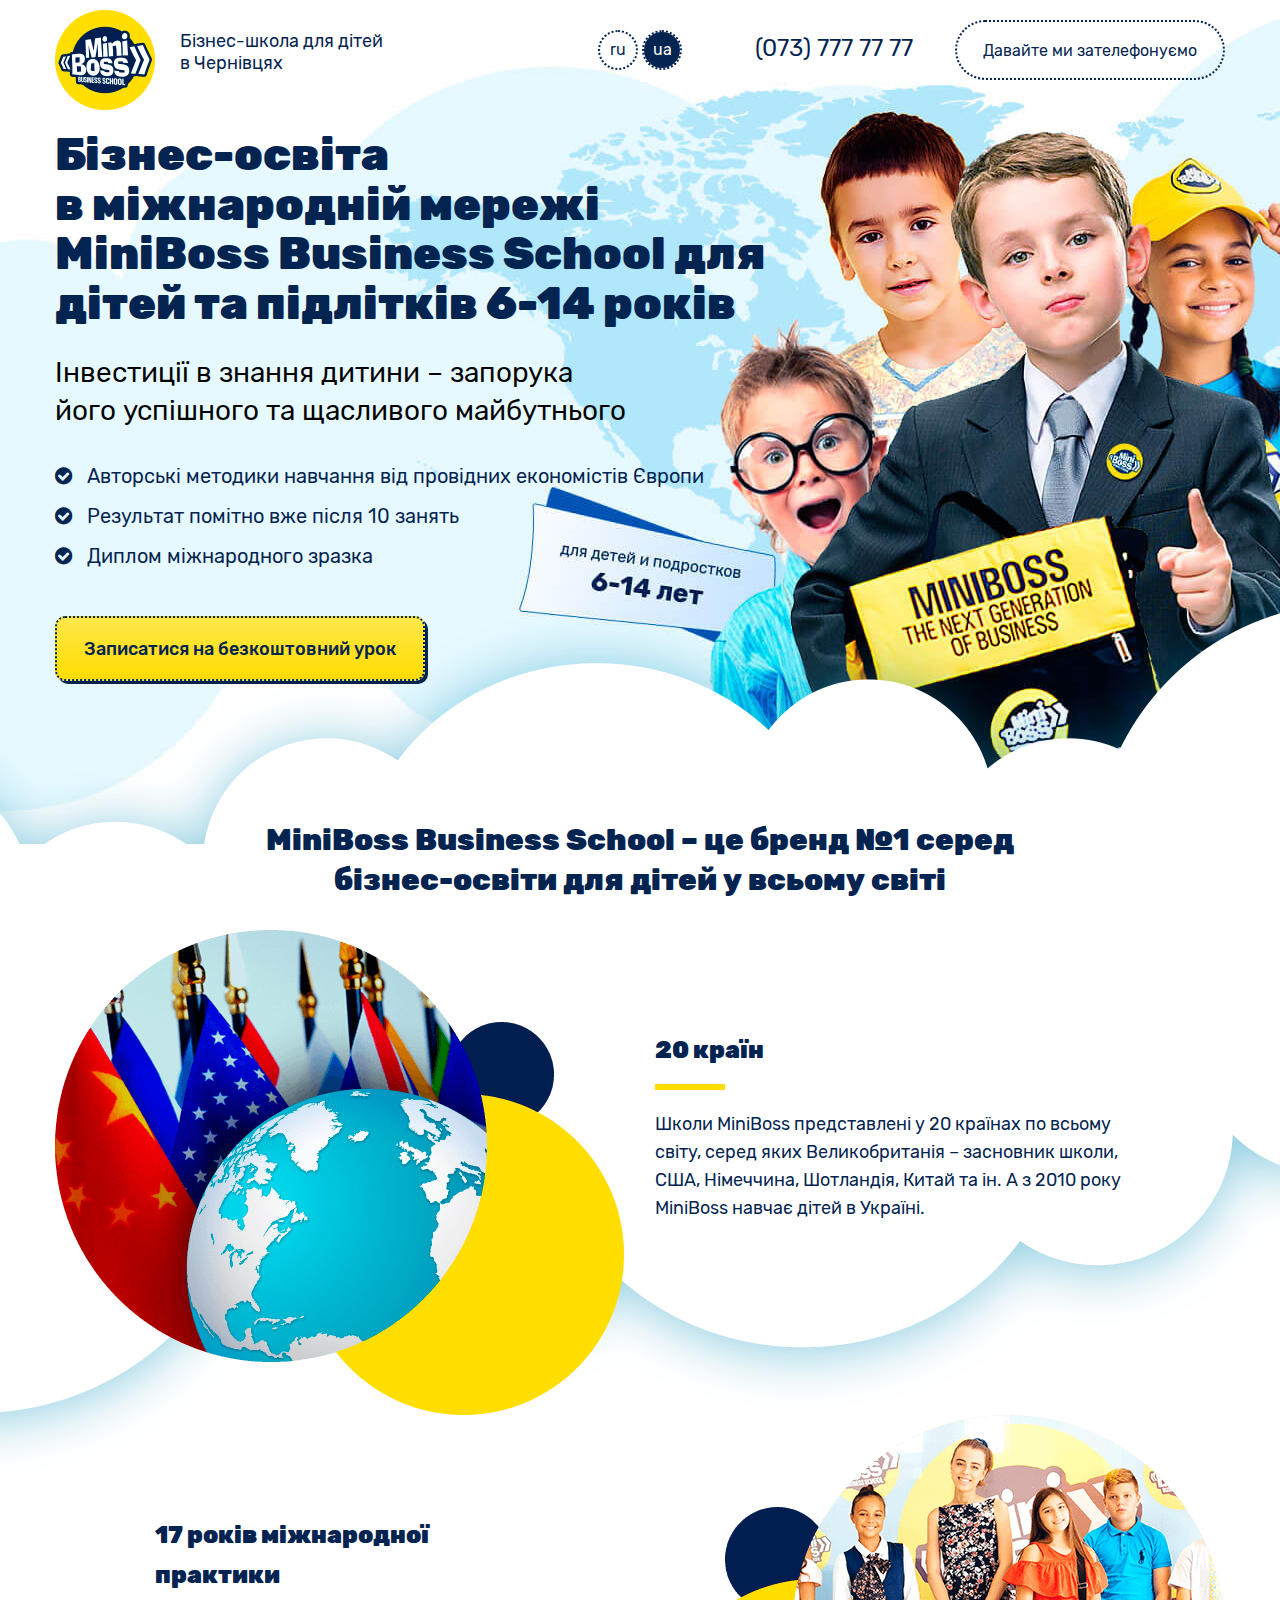
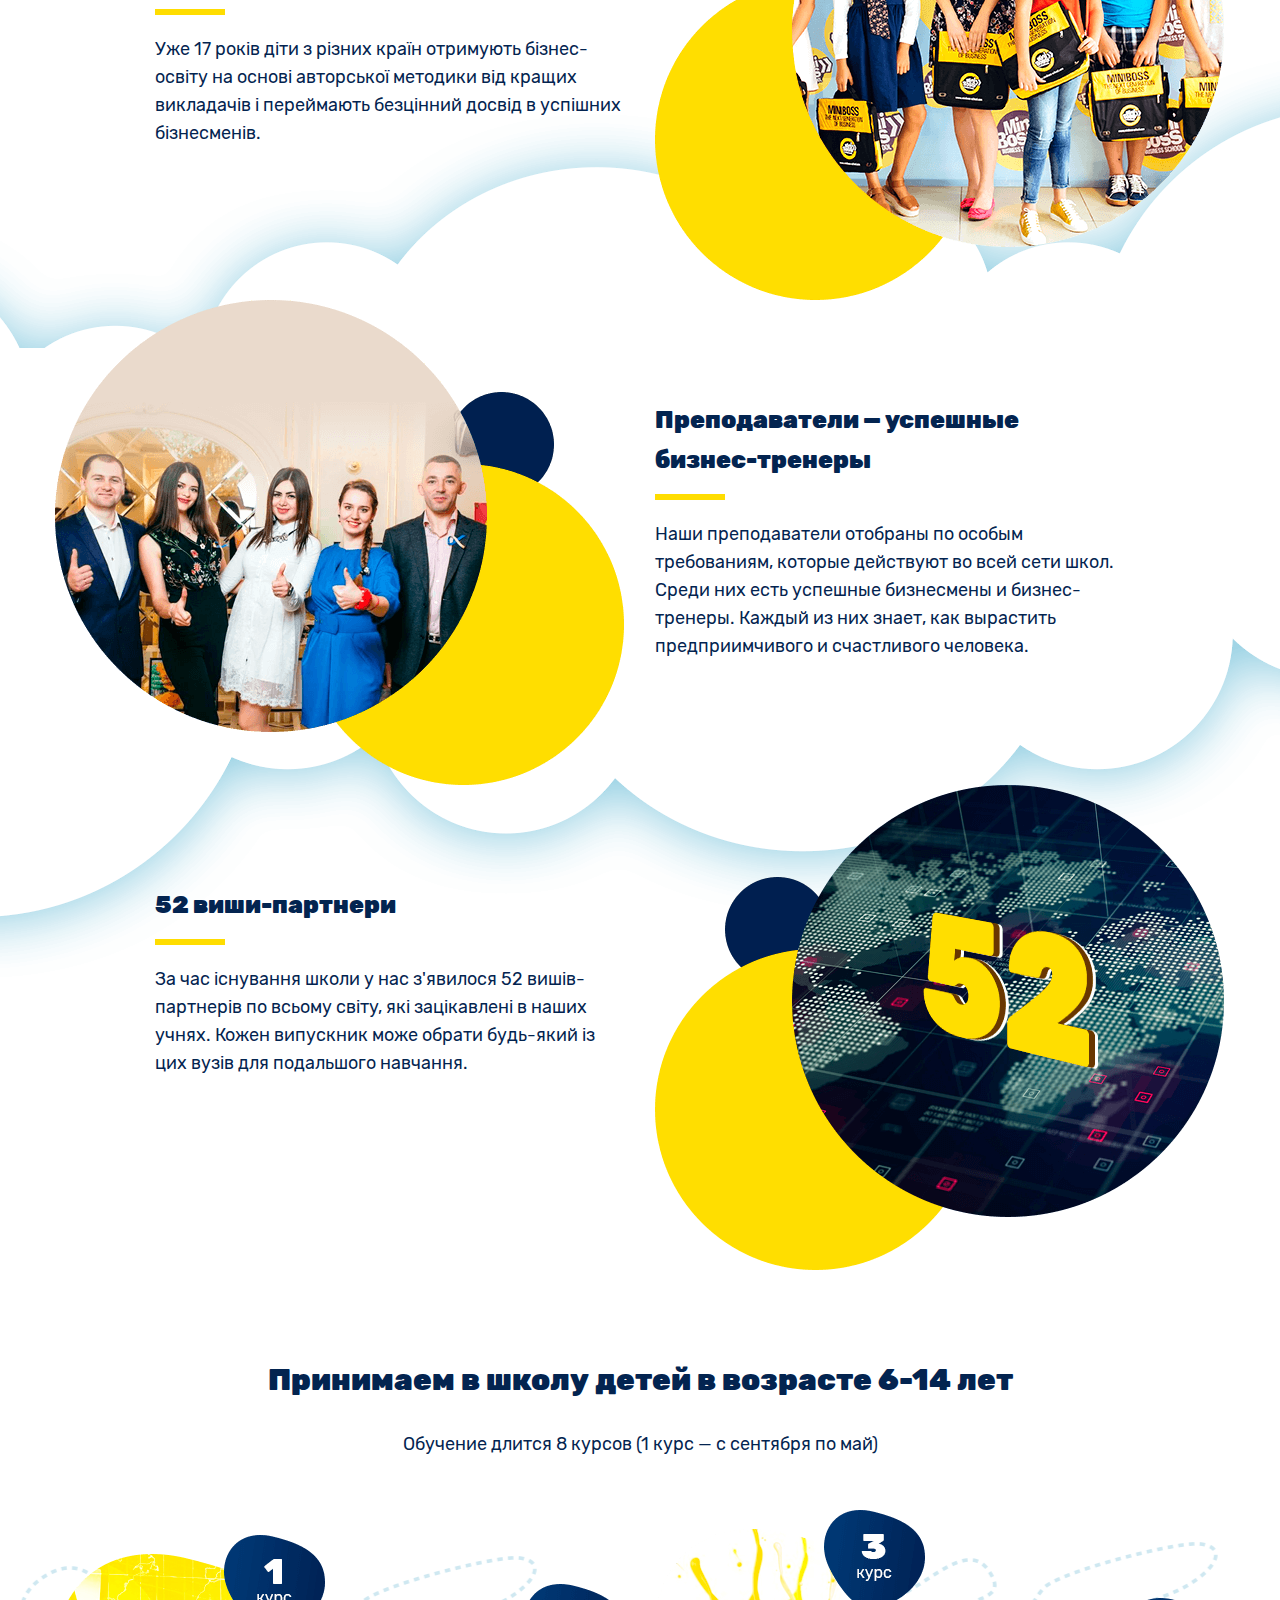
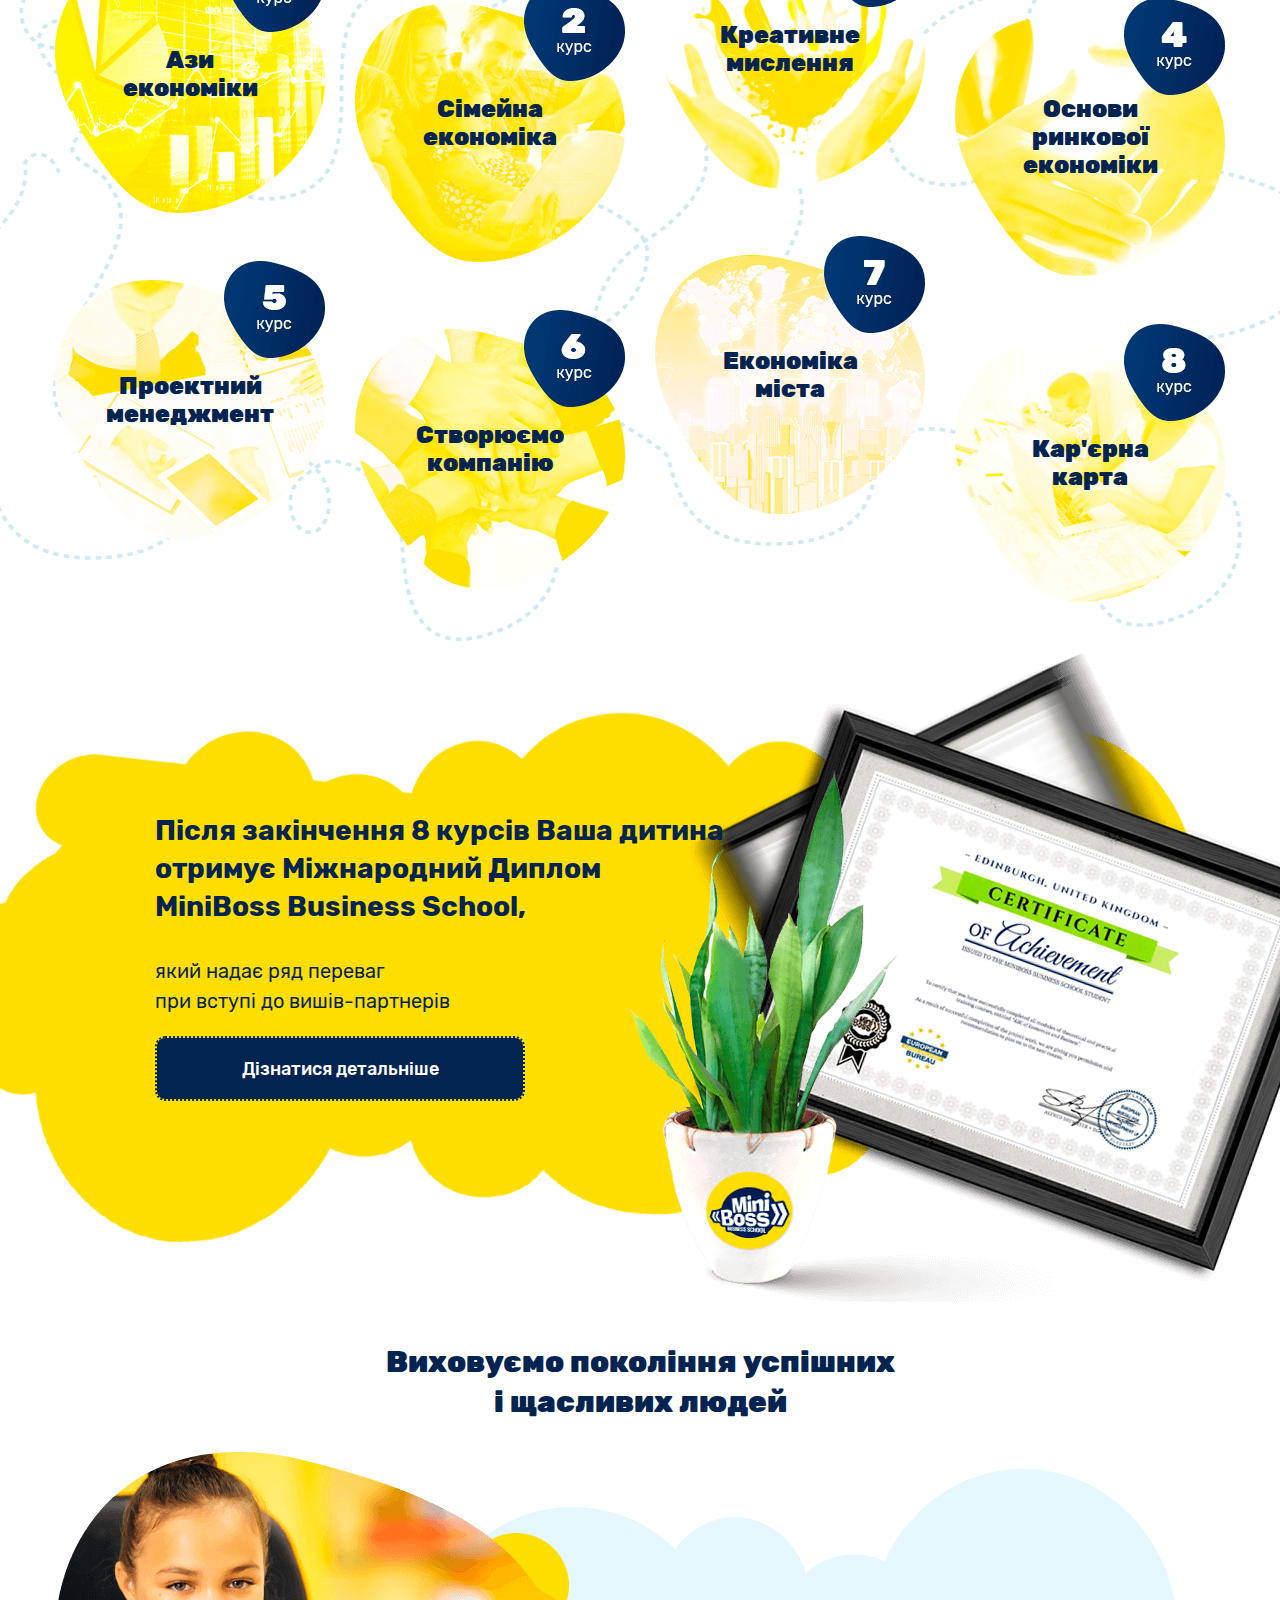
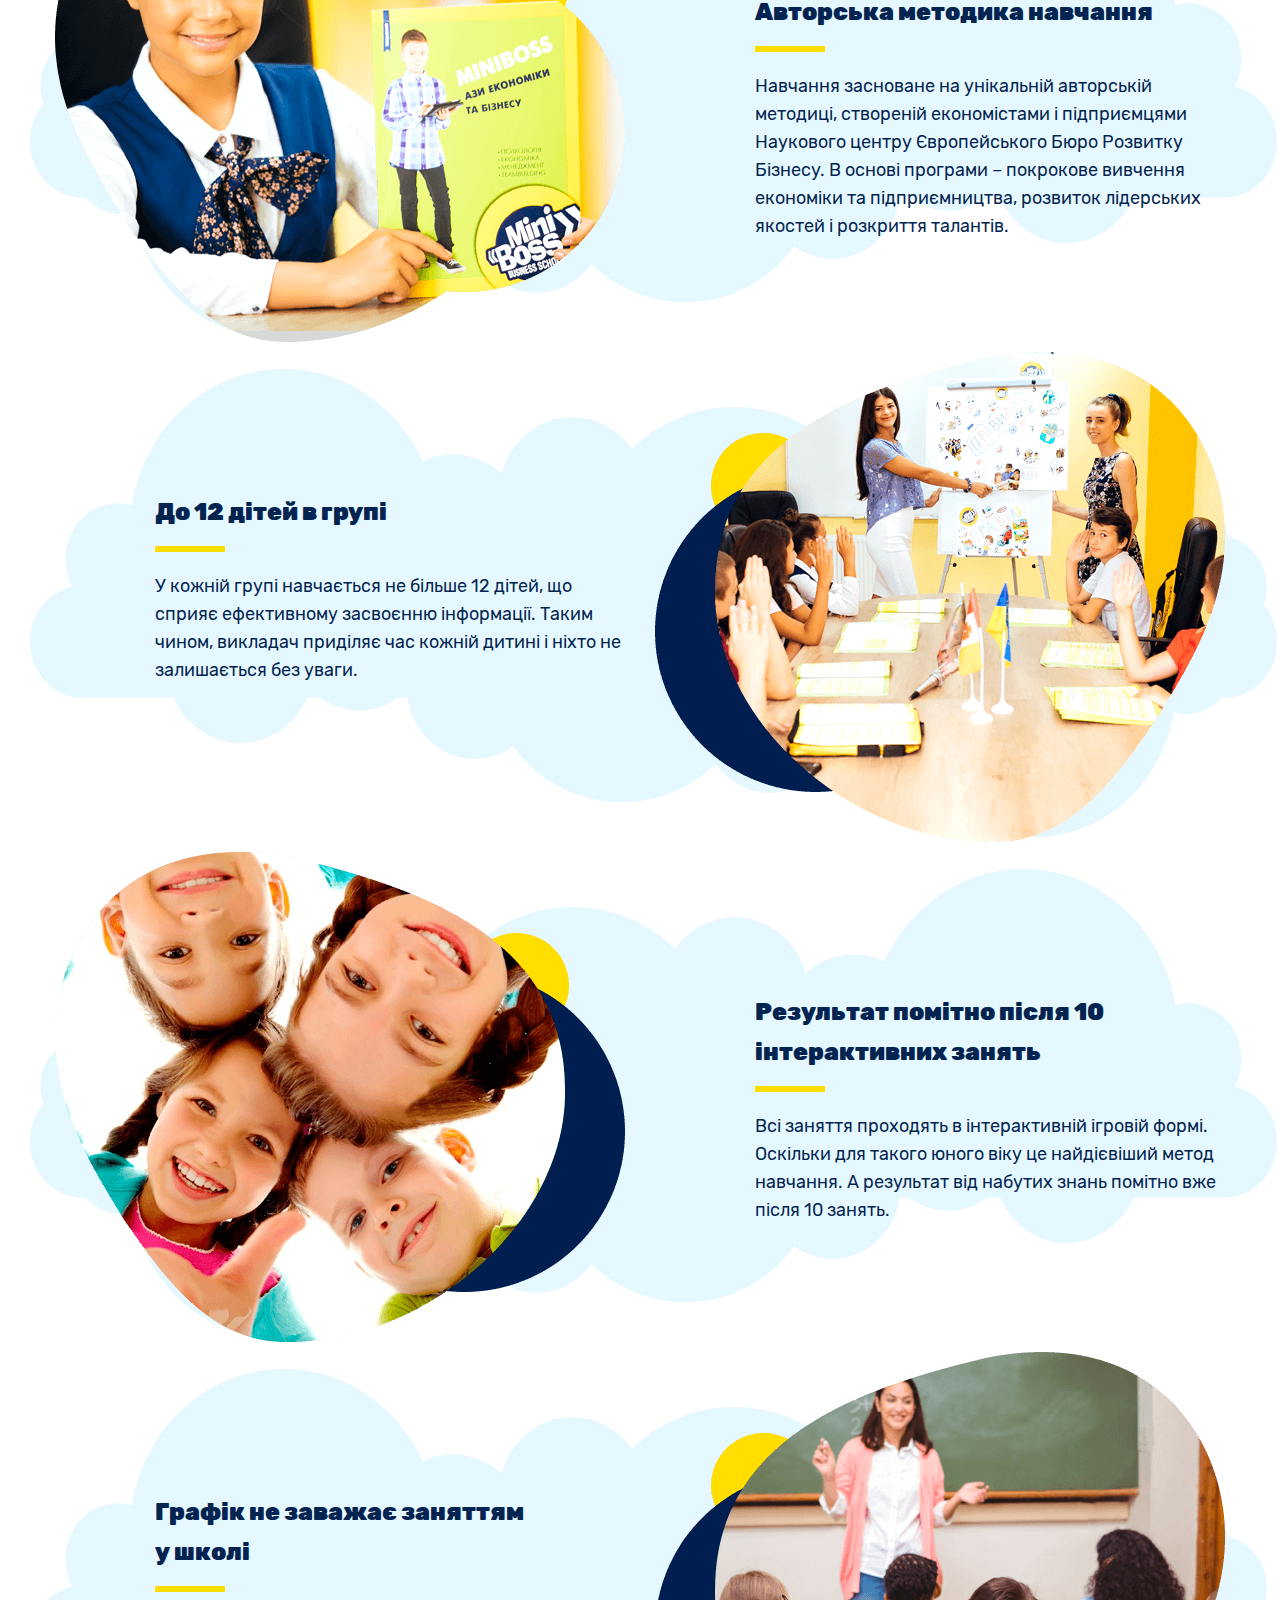
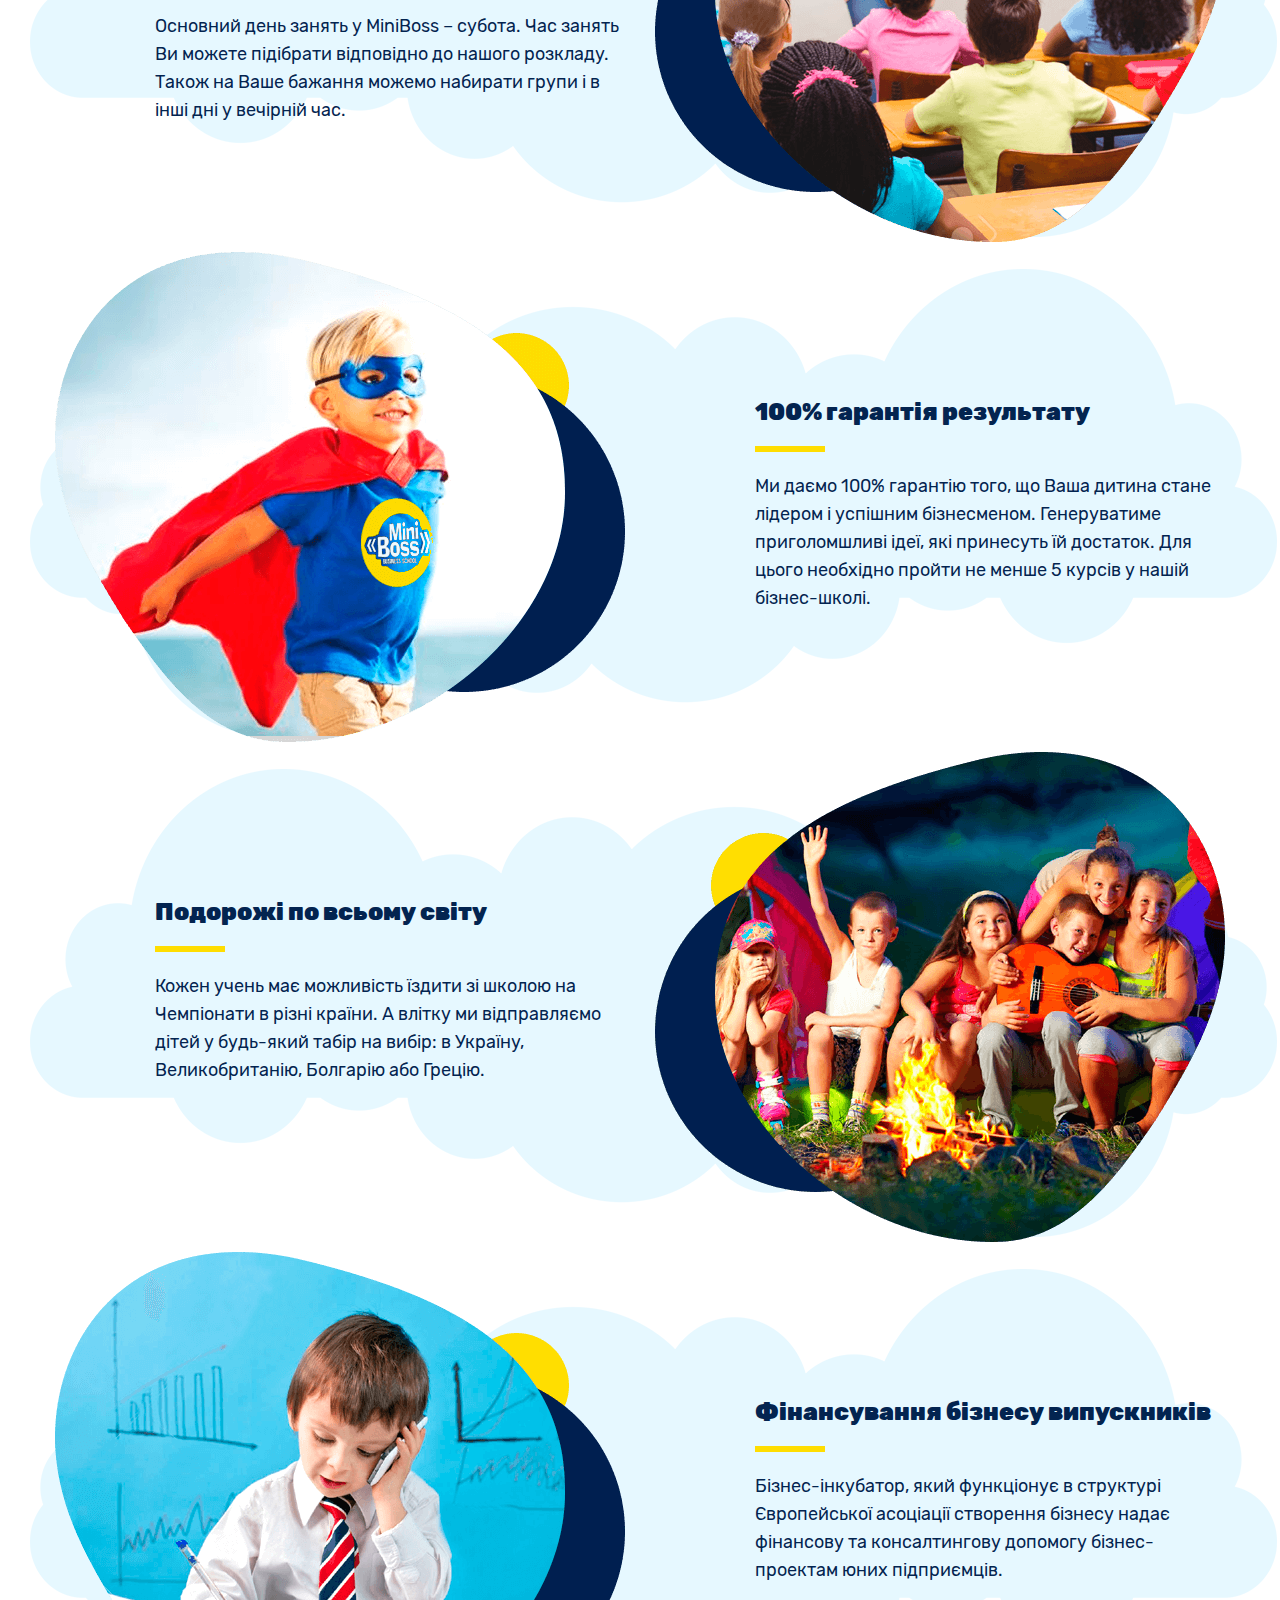
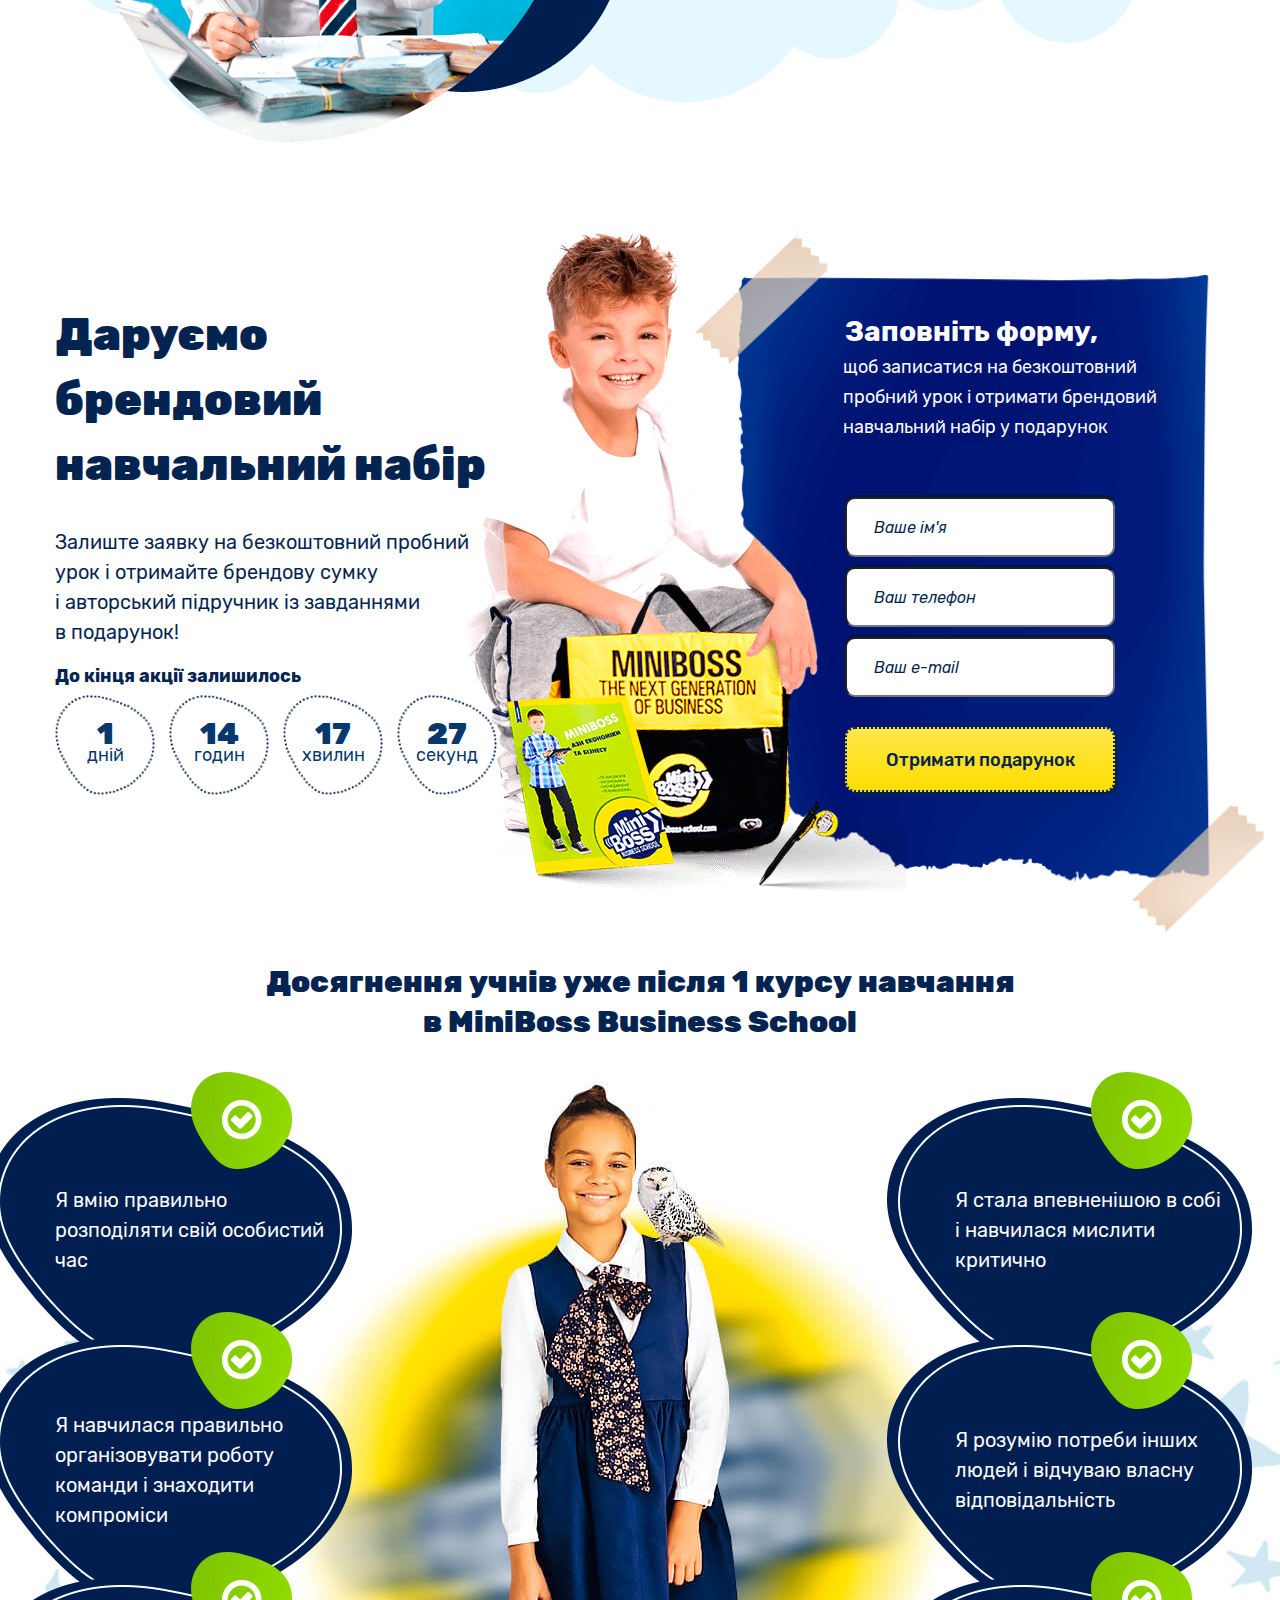
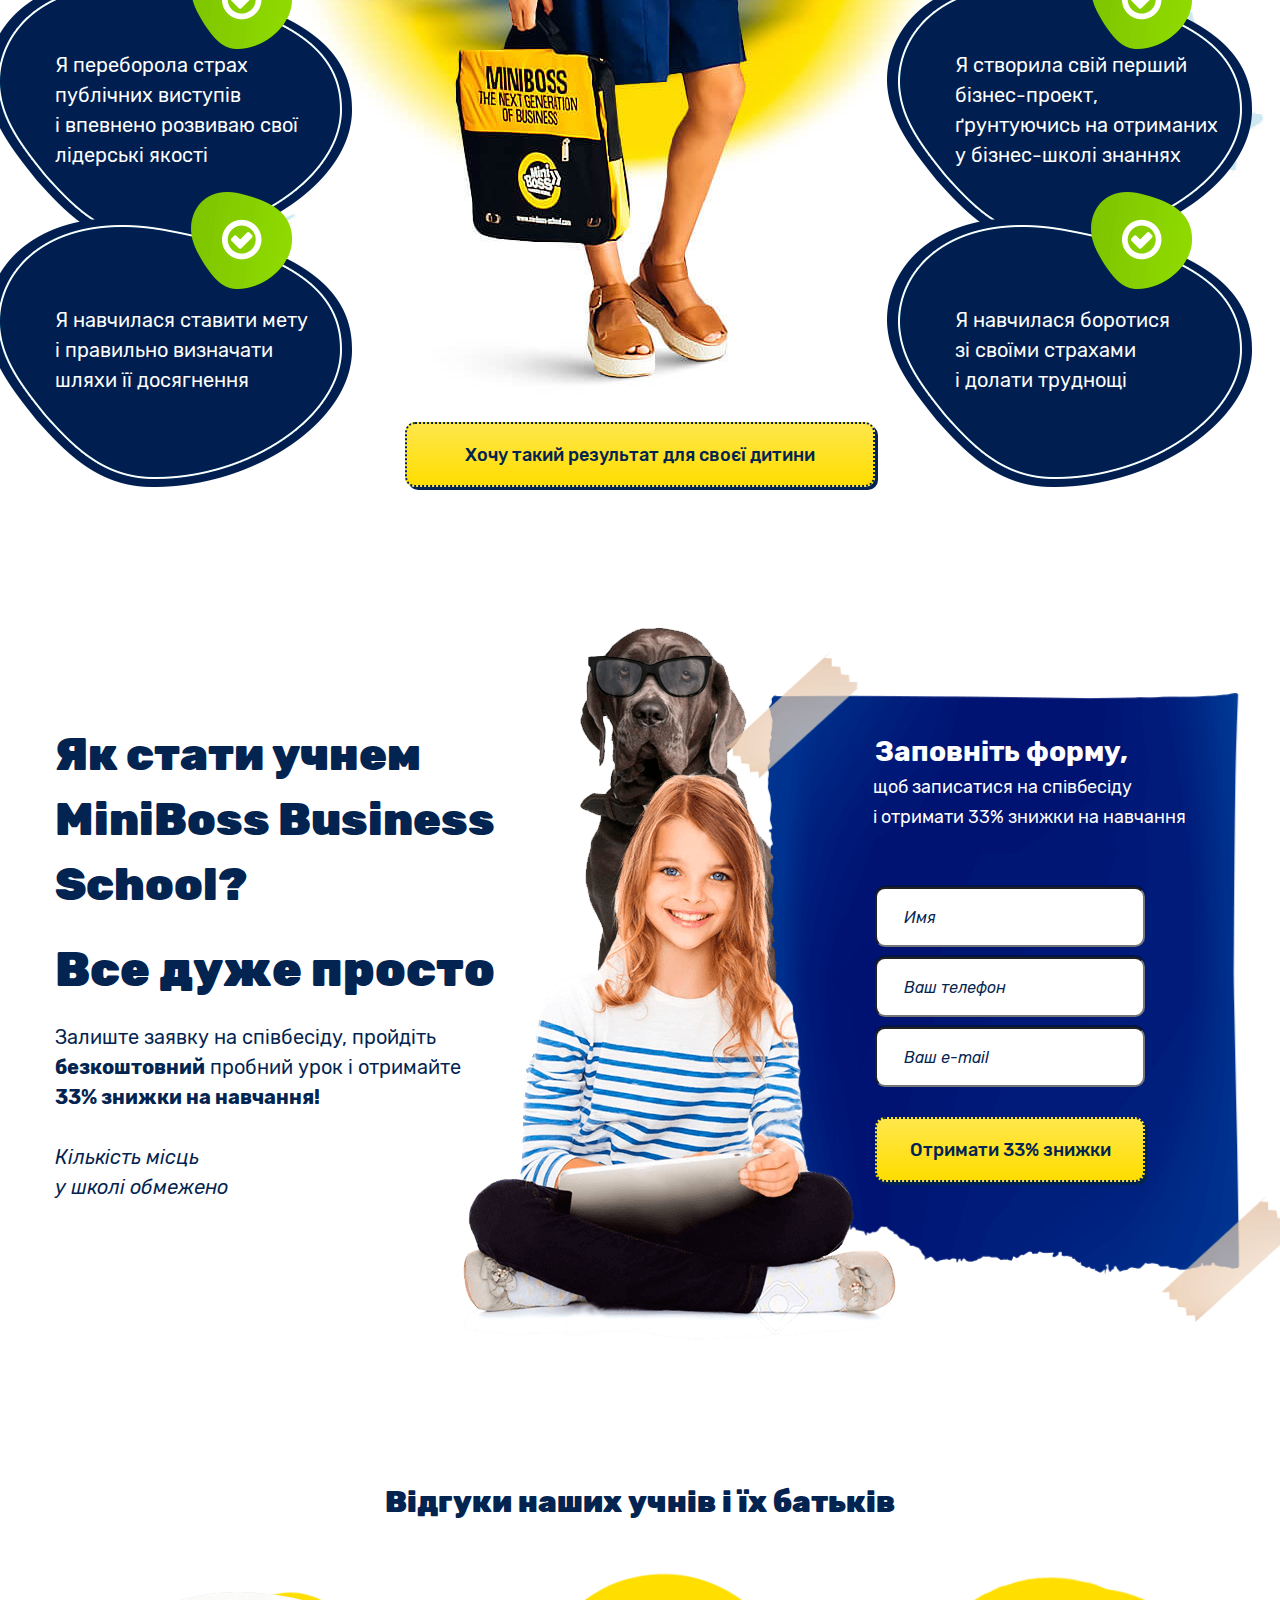
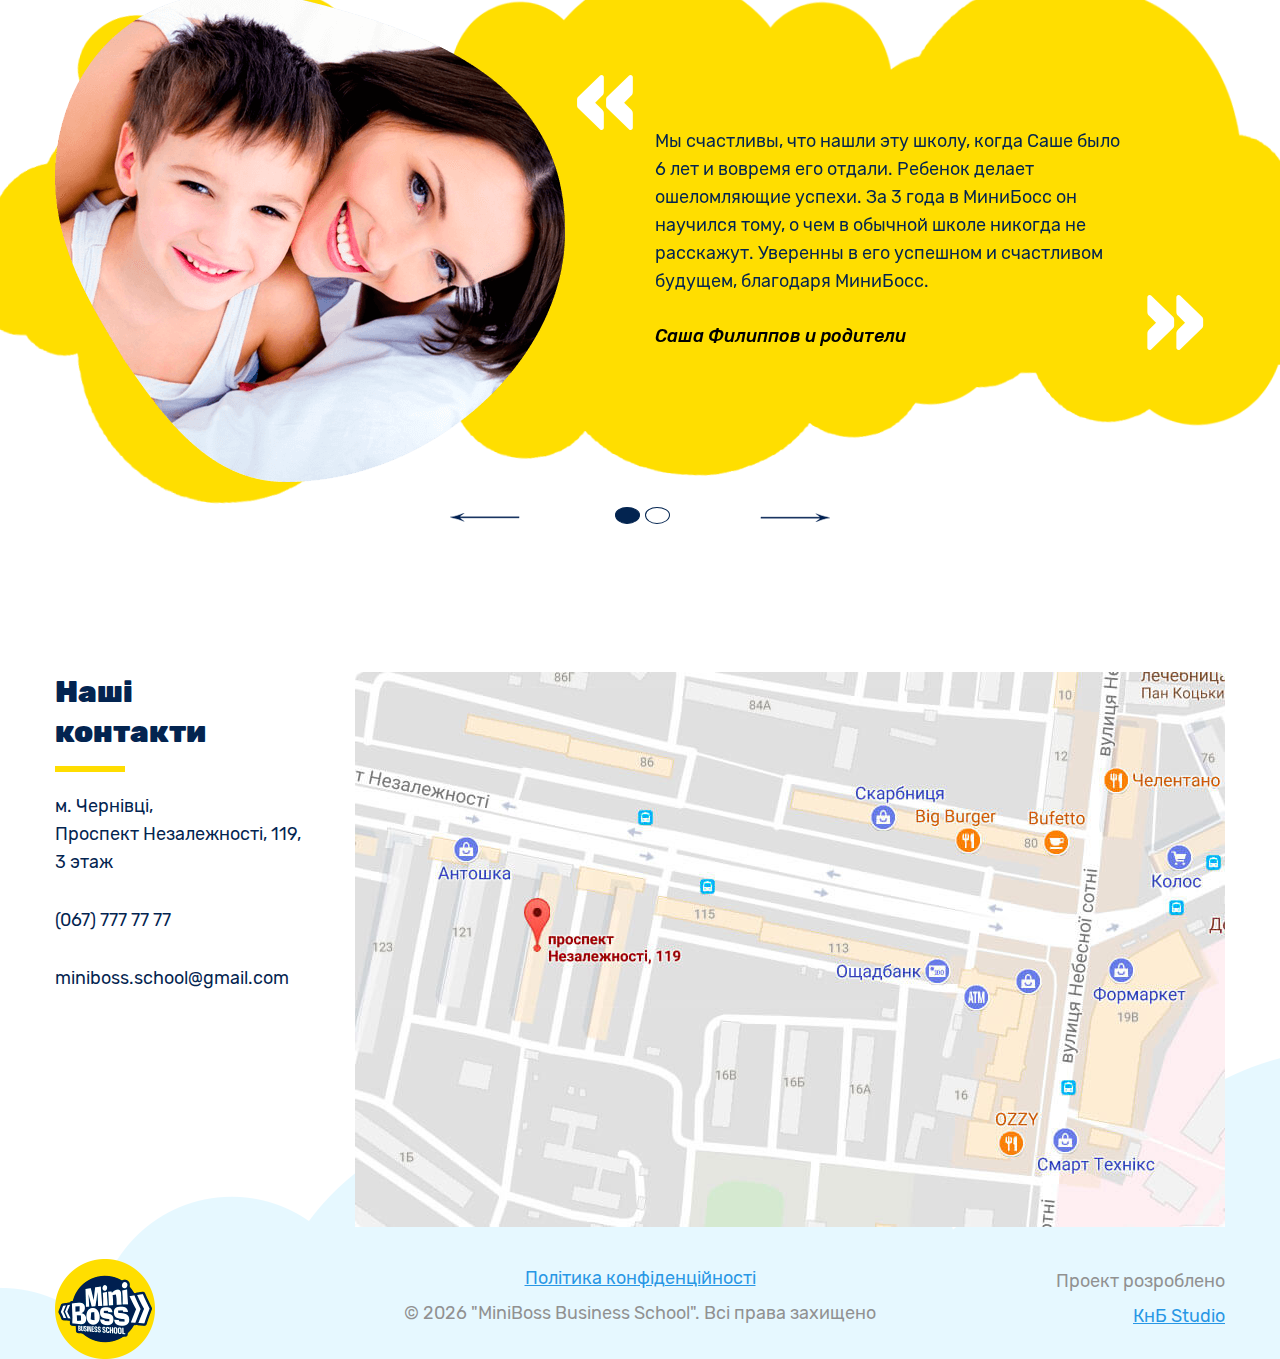
==== ua.html @ 7fb2fcdd "first" ====
<!DOCTYPE html>
<html class="ua" lang="ua">
<head>
	<meta charset="utf-8" />
	<title>MiniBoss Business School - Бізнес-школа для дітей в Чернівцях</title>
	<meta http-equiv="X-UA-Compatible" content="IE=edge" />
	<meta class="viewport" name="viewport" content="width=device-width, initial-scale=1, maximum-scale=1" />
	<link rel="stylesheet" href="libs/bootstrap/css/bootstrap.min.css">
	<link rel="icon" type="image/ico" href="fav.ico" />
	<link rel="stylesheet" href="css/main.css" />
	<link rel="stylesheet" href="css/media.css" />
	<link rel="stylesheet" href="css/fonts.css" />
	<link rel="stylesheet" href="libs/animate/animate.min.css" />
	<link rel="stylesheet" href="libs/magnific-popup/magnific-popup.css" />
	<link rel="stylesheet" href="libs/slick/slick.css" />
	<link rel="stylesheet" href="libs/slick/slick-theme.css" />
</head>
<body>

	<!--BEGIN Header-->
	<header>
		<div class="container">
			<div class="row top_head">
				<div class="col-md-1 logo">
					<img src="img/logo.png" alt="">
				</div>
				<div class="col-md-3 desc">
					Бізнес-школа для дітей <br>в Чернівцях
				</div>
				<div class="col-md-2 col-md-offset-1 lang">
					<ul>
						<li><a href="index.html">ru</a></li>
						<li class="active">ua</li>
					</ul>
				</div>
				<div class="col-md-2 top_phone">
					<a href="tel:+380737777777">(073) 777 77 77</a>
				</div>
				<div class="col-md-3 top_btn">
					<a href="#topFormWrapper" class="popup"><button>Давайте ми зателефонуємо</button></a>
				</div>
			</div>
			<div class="row main_head">
				<div class="col-md-8">
					<h1>Бізнес-освіта <br>в міжнародній мережі <br>MiniBoss Business School для дітей та підлітків 6-14 років</h1>
					<h2>Інвестиції в знання дитини – запорука <br>його успішного та щасливого майбутнього</h2>
					<ul class="trigger">
						<li><span></span> Авторські методики навчання від провідних економістів Європи</li>
						<li><span></span> Результат помітно вже після 10 занять</li>
						<li><span></span> Диплом міжнародного зразка</li>
					</ul>
					<a href="#mainFormWrapper" class="popup"><button class="btn_yellow">
						Записатися на безкоштовний урок
					</button></a>
				</div>
			</div>
		</div>
	</header>
	<!-- END Header-->
	<section class="about">
		<div class="container">
			<h3>MiniBoss Business School – це бренд №1 серед <br>бізнес-освіти для дітей у всьому світі</h3>
			<div class="row">
				<div class="col-sm-6">
					<img src="img/about_1.png" alt="">
				</div>
				<div class="col-sm-5">
					<h4>20 країн</h4>
					<p>Школи MiniBoss представлені у 20 країнах по всьому світу, серед яких Великобританія – засновник школи, США, Німеччина, Шотландія, Китай та ін. А з 2010 року MiniBoss навчає дітей в Україні.</p>
				</div>
			</div>
			<div class="row">
				<div class="col-sm-5 col-sm-offset-1">
					<h4>17 років міжнародної <br>практики</h4>
					<p>Уже 17 років діти з різних країн отримують бізнес-освіту на основі авторської методики від кращих викладачів і переймають безцінний досвід в успішних бізнесменів.</p>
				</div>
				<div class="col-sm-6">
					<img src="img/about_2.png" alt="">
				</div>
			</div>
			<div class="row">
				<div class="col-sm-6">
					<img src="img/about_3.png" alt="">
				</div>
				<div class="col-sm-5">
					<h4>Преподаватели — успешные <br>бизнес-тренеры</h4>
					<p>Наши преподаватели отобраны по особым <br>требованиям, которые действуют во всей сети школ. <br>Среди них есть успешные бизнесмены и бизнес- <br>тренеры. Каждый из них знает, как вырастить <br>предприимчивого и счастливого человека.</p>
				</div>
			</div>
			<div class="row">
				<div class="col-sm-5 col-sm-offset-1">
					<h4>52 виши-партнери</h4>
					<p>За час існування школи у нас з&#39;явилося 52 вишів-партнерів по всьому світу, які зацікавлені в наших учнях. Кожен випускник може обрати будь-який із цих вузів для подальшого навчання.</p>
				</div>
				<div class="col-sm-6">
					<img src="img/about_4.png" alt="">
				</div>
			</div>
		</div>
	</section>

	<section class="year">
		<div class="container">
			<h3>Принимаем в школу детей в возрасте 6-14 лет<br><span>Обучение длится 8 курсов (1 курс — с сентября по май)</span></h3>
			<div class="row">
				<div class="col-md-3">
					<div class="year_wrapper year1">
						Ази <br>економіки
					</div>
				</div>
				<div class="col-md-3">
					<div class="year_wrapper year2">
						Сімейна <br>економіка
					</div>
				</div>
				<div class="col-md-3">
					<div class="year_wrapper year3">
						Креативне <br>мислення
					</div>
				</div>
				<div class="col-md-3">
					<div class="year_wrapper year4">
						Основи <br>ринкової <br>економіки
					</div>
				</div>
			</div>
			<div class="row row_2 relative">
				<div class="col-md-3">
					<div class="year_wrapper year5">
						Проектний <br>менеджмент
					</div>
				</div>
				<div class="col-md-3">
					<div class="year_wrapper year6">
						Створюємо <br>компанію
					</div>
				</div>
				<div class="col-md-3">
					<div class="year_wrapper year7">
						Економіка <br>міста
					</div>
				</div>
				<div class="col-md-3">
					<div class="year_wrapper year8">
						Кар&#39;єрна <br>карта
					</div>
				</div>
			</div>
		</div>
	</section>




	<section class="dipl">
		<div class="container">
			<div class="row">
				<div class="col-md-6 col-md-offset-1">
					<h3>Після закінчення 8 курсів Ваша дитина отримує Міжнародний Диплом MiniBoss Business School,</h3>
					<p>який надає ряд переваг <br>при вступі до вишів-партнерів</p>
					<a href="#knowFormWrapper" class="popup"><button class="btn_blue">Дізнатися детальніше</button></a>
				</div>
			</div>
			
		</div>
	</section>

	<section class="educate">
		<div class="container">
			<h3>Виховуємо покоління успішних <br>і щасливих людей</h3>
			<div class="row">
				<div class="col-sm-6">
					<img src="img/educate_1.png" alt="">
				</div>
				<div class="col-sm-5 col-sm-offset-1">
					<h4>Авторська методика навчання</h4>
					<p>Навчання засноване на унікальній авторській методиці, створеній економістами і підприємцями Наукового центру Європейського Бюро Розвитку Бізнесу. В основі програми – покрокове вивчення економіки та підприємництва, розвиток лідерських якостей і розкриття талантів.</p>
				</div>
			</div>
			<div class="row">
				<div class="col-sm-5 col-sm-offset-1">
					<h4>До 12 дітей в групі</h4>
					<p>У кожній групі навчається не більше 12 дітей, що сприяє ефективному засвоєнню інформації. Таким чином, викладач приділяє час кожній дитині і ніхто не залишається без уваги.</p>
				</div>
				<div class="col-sm-6">
					<img src="img/educate_2.png" alt="">
				</div>
			</div>
			<div class="row">
				<div class="col-sm-6">
					<img src="img/educate_3.png" alt="">
				</div>
				<div class="col-sm-5 col-sm-offset-1">
					<h4>Результат помітно після 10 інтерактивних занять</h4>
					<p>Всі заняття проходять в інтерактивній ігровій формі. Оскільки для такого юного віку це найдієвіший метод навчання. А результат від набутих знань помітно вже після 10 занять.</p>
				</div>
			</div>
			<div class="row">
				<div class="col-sm-5 col-sm-offset-1">
					<h4>Графік не заважає заняттям <br>у школі</h4>
					<p>Основний день занять у MiniBoss – субота. Час занять Ви можете підібрати відповідно до нашого розкладу. Також на Ваше бажання можемо набирати групи і в інші дні у вечірній час.</p>
				</div>
				<div class="col-sm-6">
					<img src="img/educate_4.png" alt="">
				</div>
			</div>
			<div class="row">
				<div class="col-sm-6">
					<img src="img/educate_5.png" alt="">
				</div>
				<div class="col-sm-5 col-sm-offset-1">
					<h4>100% гарантія результату</h4>
					<p>Ми даємо 100% гарантію того, що Ваша дитина стане лідером і успішним бізнесменом. Генеруватиме приголомшливі ідеї, які принесуть їй достаток. Для цього необхідно пройти не менше 5 курсів у нашій бізнес-школі.</p>
				</div>
			</div>
			<div class="row">
				<div class="col-sm-5 col-sm-offset-1">
					<h4>Подорожі по всьому світу</h4>
					<p>Кожен учень має можливість їздити зі школою на Чемпіонати в різні країни. А влітку ми відправляємо дітей у будь-який табір на вибір: в Україну, Великобританію, Болгарію або Грецію.</p>
				</div>
				<div class="col-sm-6">
					<img src="img/educate_6.png" alt="">
				</div>
			</div>
			<div class="row">
				<div class="col-sm-6">
					<img src="img/educate_7.png" alt="">
				</div>
				<div class="col-sm-5 col-sm-offset-1">
					<h4>Фінансування бізнесу випускників</h4>
					<p>Бізнес-інкубатор, який функціонує в структурі Європейської асоціації створення бізнесу надає фінансову та консалтингову допомогу бізнес-проектам юних підприємців.</p>
				</div>
			</div>
		</div>
	</section>

	<section class="top_form">
		<div class="container relative">
			<img src="img/boy.png" alt="">
			<div class="row">
				<div class="col-md-5">
					<h3>Даруємо брендовий навчальний набір</h3>
					<p>Залиште заявку на безкоштовний пробний <br>урок і отримайте брендову сумку <br>і авторський підручник із завданнями <br>в подарунок!</p>
					<div class="counter_head">До кінця акції залишилось</div>
					<div class="timer">
						<span class="timer__item">
							<span id="days" class="big-numb-time"></span><br>
						<span class="timer-text">дній</span>
						</span>
						<span class="timer-col timer__item">
							<span id="hours" class="big-numb-time"></span><br>
						<span class="timer-text">годин</span>
						</span>
						<span class="timer-col timer__item">
							<span id="minutes" class="big-numb-time"></span><br>
						<span class="timer-text">хвилин</span>
						</span>
						<span class="timer-col timer__item">
							<span id="seconds" class="big-numb-time"></span><br>
						<span class="timer-text">секунд</span>
						</span>
					</div>
				</div>
				<div class="col-md-offset-1 col-md-6">
					<div class="form_wrapper">
						<h6>Заповніть форму,</h6>
						<p>щоб записатися на безкоштовний пробний урок і отримати брендовий навчальний набір у подарунок</p>
						<form method="post" class="form" id="top_form" action="mail.php">
							<input type="hidden" name="whatform" value="Форма - Задать вопрос специалисту" />
							<input type="text" name="name" placeholder="Ваше ім'я" />
							<input type="tel" name="phone" class="phone" placeholder="Ваш телефон" />
							<input type="email" name="email" placeholder="Ваш e-mail" />
							<button class="btn_yellow">Отримати подарунок</button>
						</form>
					</div>
				</div>
			</div>
		</div>
	</section>

	<section class="attainment">
		<div class="container">
			<h3>Досягнення учнів уже після 1 курсу навчання <br>в MiniBoss Business School</h3>
			<div class="row row1">
				<div class="col-md-3">
					<p>Я вмію правильно розподіляти свій особистий час<span></span></p>
				</div>
				<div class="col-md-3 col-md-offset-6">
					<p>Я стала впевненішою в собі <br>і навчилася мислити критично<span></span></p>
				</div>
			</div>

			<div class="row row2">
				<div class="col-md-3">
					<p>Я навчилася правильно організовувати роботу команди і знаходити компроміси<span></span> </p>
				</div>
				<div class="col-md-3 col-md-offset-6">
					<p>Я розумію потреби інших людей і відчуваю власну відповідальність<span></span></p>
				</div>
			</div>

			<div class="row row3">
				<div class="col-md-3">
					<p>Я переборола страх публічних виступів <br>і впевнено розвиваю свої лідерські якості<span></span></p>
				</div>
				<div class="pr0 col-md-3 col-md-offset-6">
					<p>Я створила свій перший бізнес-проект, <br>ґрунтуючись на отриманих <br>у бізнес-школі знаннях<span></span></p>
				</div>
			</div>

			<div class="row row4">
				<div class="col-md-3">
					<p>Я навчилася ставити мету <br>і правильно визначати шляхи її досягнення<span></span></p>
				</div>
				<div class="col-md-3 col-md-offset-6">
					<p>Я навчилася боротися <br>зі своїми страхами <br>і долати труднощі<span></span></p>
				</div>
			</div>
			<div class="attention_btn">
				<a href="#wantFormWrapper" class="popup"><button class="btn_yellow">Хочу такий результат для своєї дитини</button></a>
			</div>
		</div>
	</section>

	<section class="top_form bottom_form">
		<div class="container relative">
			<img class="dog" src="img/dog.png" alt="">
			<img class="girl" src="img/girl.png" alt="">
			<div class="row">
				<div class="col-md-6">
					<h3>Як стати учнем MiniBoss Business School?<span>Все дуже просто</span></h3>
					<p class="main_p">Залиште заявку на співбесіду, пройдіть <br><span>безкоштовний</span> пробний урок і отримайте <br><span>33% знижки на навчання!</span>
					<p class="italic">Кількість місць <br>у школі обмежено</p>
				</div>
				<div class="col-md-6">
					<div class="form_wrapper">
						<h6>Заповніть форму,</h6>
						<p>щоб записатися на співбесіду <br>і отримати 33% знижки на навчання</p>
						<form method="post" class="form" id="bot_form" action="mail.php">
							<input type="hidden" name="whatform" value="Форма - Задать вопрос специалисту" />
							<input type="text" name="name" placeholder="Имя" />
							<input type="tel" name="phone" class="phone" placeholder="Ваш телефон" />
							<input type="email" name="email" placeholder="Ваш e-mail" />
							<button class="btn_yellow">Отримати 33% знижки</button>
						</form>
					</div>
				</div>
			</div>
		</div>
	</section>

	<section class="review">
		<div class="container">
			<h3>Відгуки наших учнів і їх батьків</h3>
			<div class="row">
				<div class="slider_wrapper">
					<div class="prev"></div>
					<div class="next"></div>
					<div class="slider">
						<div class="slider_item">
							<div class="col-md-5">
								<img src="img/rev_1.png" alt="">
							</div>
							<div class="col-md-5 col-md-offset-1">
								<div class="review_text">
									<p>Мы счастливы, что нашли эту школу, когда Саше
было 6 лет и вовремя его отдали. Ребенок делает ошеломляющие успехи. За 3 года в МиниБосс
он научился тому, о чем в обычной школе никогда
не расскажут. Уверенны в его успешном
и счастливом будущем, благодаря МиниБосс.</p>
									<em>Саша Филиппов и родители</em>
								</div>
							</div>
						</div>
						<div class="slider_item">
							<div class="col-md-5">
								<img src="img/rev_1.png" alt="">
							</div>
							<div class="col-md-5 col-md-offset-1">
								<div class="review_text">
									<p>Мы счастливы, что нашли эту школу, когда Саше
было 6 лет и вовремя его отдали. Ребенок делает ошеломляющие успехи. За 3 года в МиниБосс
он научился тому, о чем в обычной школе никогда
не расскажут. Уверенны в его успешном
и счастливом будущем, благодаря МиниБосс.</p>
									<em>Саша Филиппов и родители</em>
								</div>
							</div>
						</div>
					</div>
				</div>
			</div>
		</div>
	</section>

	<section class="contact">
		<div class="container">
			<div class="row">
				<div class="col-md-3">
					<h4>Наші <br>контакти</h4>
					<p>м. Чернівці, <br>Проспект Незалежності, 119, <br>3 этаж</p>
					<p><a href="tel:+380677777777">(067) 777 77 77</a></p>
					<p><a href="mailto:miniboss.school@gmail.com">miniboss.school@gmail.com</a></p>
				</div>
				<div class="col-md-9">
					<img src="img/map.jpg" alt="">
				</div>
			</div>
		</div>
	</section>

	<footer>
		<div class="container">
			<div class="row">
				<div class="col-sm-3 col-xs-12 footer_logo">
					<img src="img/logo.png" alt="">
				</div>
				<div class="col-sm-6 col-xs-12 copyright">
					<span><a class="popup" href="#politics">Політика конфіденційності</a></span>
					<p>&copy; <script type="text/javascript">var mdate = new Date(); document.write(mdate.getFullYear());</script> "MiniBoss Business School". Всі права захищено</p>
				</div>
				<div class="col-sm-3 col-xs-12 made_by">
					<p>Проект розроблено</p>
					<span>КнБ Studio</span>
				</div>
			</div>
		</div>
	</footer>
	<div class="hidden">
		<div class="politics" id="politics">
			<h3>Политика конфиденциальности</h3>
			<div class="politics_text">
				<p>
				Ваша конфиденциальность очень важна для нас. Мы хотим, чтобы Ваша работа в Интернет по возможности была максимально приятной и полезной, и Вы совершенно спокойно использовали широчайший спектр информации, инструментов и возможностей, которые предлагает Интернет.<br><br>
				Личная информация Членов, собранная при регистрации (или в любое другое время) преимущественно используется для подготовки Продуктов или Услуг в соответствии с Вашими потребностями. Ваша информация не будет передана или продана третьим сторонам. Однако мы можем частично раскрывать личную информацию в особых случаях, описанных в «Согласии с рассылкой»<br><br>
				<b>Какие данные собираются на сайте</b><br>
				При добровольной регистрации на получение рассылки «Инсайдер интернет предпринимателя» вы отправляете свое Имя и E-mail через форму регистрации.<br><br>
				<b>С какой целью собираются эти данные</b><br>
				Имя используется для обращения лично к вам, а ваш e-mail для отправки вам писем рассылок, новостей тренинга, полезных материалов, коммерческих предложений.<br>
				Ваши имя и e-mail не передаются третьим лицам, ни при каких условиях кроме случаев, связанных с исполнением требований законодательства. Ваше имя и e-mail на защищенных серверах сервиса getresponse.com и используются в соответствии с его политикой конфиденциальности.<br><br>
				Вы можете отказаться от получения писем рассылки и удалить из базы данных свои контактные данные в любой момент, кликнув на ссылку для отписки, присутствующую в каждом письме.<br><br>
				<b>Как эти данные используются</b><br>
				На сайте www.site.com используются куки (Cookies) и данные о посетителях сервиса Google Analytics.<br><br>
				При помощи этих данных собирается информация о действиях посетителей на сайте с целью улучшения его содержания, улучшения функциональных возможностей сайта и, как следствие, создания качественного контента и сервисов для посетителей.<br><br>
				Вы можете в любой момент изменить настройки своего браузера так, чтобы браузер блокировал все файлы cookie или оповещал об отправке этих файлов. Учтите при этом, что некоторые функции и сервисы не смогут работать должным образом.<br><br>
				<b> Как эти данные защищаются</b><br>
				Для защиты Вашей личной информации мы используем разнообразные административные, управленческие и технические меры безопасности. Наша Компания придерживается различных международных стандартов контроля, направленных на операции с личной информацией, которые включают определенные меры контроля по защите информации, собранной в Интернет.<br><br>
				Наших сотрудников обучают понимать и выполнять эти меры контроля, они ознакомлены с нашим Уведомлением о конфиденциальности, нормами и инструкциями.<br><br>
				Тем не менее, несмотря на то, что мы стремимся обезопасить Вашу личную информацию, Вы тоже должны принимать меры, чтобы защитить ее.<br><br>
				Мы настоятельно рекомендуем Вам принимать все возможные меры предосторожности во время пребывания в Интернете. Организованные нами услуги и веб-сайты предусматривают меры по защите от утечки, несанкционированного использования и изменения информации, которую мы контролируем. Несмотря на то, что мы делаем все возможное, чтобы обеспечить целостность и безопасность своей сети и систем, мы не можем гарантировать, что наши меры безопасности предотвратят незаконный доступ к этой информации хакеров сторонних организаций.<br><br>
				В случае изменения данной политики конфиденциальности вы сможете прочитать об этих изменениях на этой странице или, в особых случаях, получить уведомление на свой e-mail.<br><br>
				Для связи с администратором сайта по любым вопросам вы можете написать письмо на e-mail: miniboss.school@gmail.com
			</p>
			</div>
		</div>
	</div>
	<div class="hidden">
		<div class="form_wrapper" id="topFormWrapper">
			<h6>Заповніть форму,</h6>
			<p>і наш менеджер зателефонує <br>Вам протягом 5 хвилин</p>
			<form method="post" class="form" id="topForm" action="mail.php">
				<input type="hidden" name="whatform" value="Форма - Перезвоните мне" />
				<input type="text" name="name" placeholder="Ваше ім'я" />
				<input type="tel" name="phone" class="phone" placeholder="Ваш телефон" />
				<button class="btn_yellow">Зателефонуйте мені</button>
			</form>
		</div>
	</div>
	<div class="hidden">
		<div class="form_wrapper" id="mainFormWrapper">
			<h6>Заповніть форму,</h6>
			<p>і наш менеджер зателефонує Вам <br>протягом 5 хвилин, щоб записати дитину на безкоштовний урок</p>
			<form method="post" class="form" id="mainForm" action="mail.php">
				<input type="hidden" name="whatform" value="Форма - Записаться на бесплатный урок" />
				<input type="text" name="name" placeholder="Ваше ім'я" />
				<input type="tel" name="phone" class="phone" placeholder="Ваш телефон" />
				<input type="email" name="email" placeholder="Ваш e-mail" />
				<button class="btn_yellow">Записатися</button>
			</form>
		</div>
	</div>
	<div class="hidden">
		<div class="form_wrapper" id="knowFormWrapper">
			<h6>Заповніть форму,</h6>
			<p>и наш менеджер зателефонує Вам <br>протягом 5 хвилин, щоб розповісти <br>про переваги нашого диплому</p>
			<form method="post" class="form" id="knowForm" action="mail.php">
				<input type="hidden" name="whatform" value="Форма - Узнать подробнее" />
				<input type="text" name="name" placeholder="Ваше ім'я" />
				<input type="tel" name="phone" class="phone" placeholder="Ваш телефон" />
				<input type="email" name="email" placeholder="Ваш e-mail" />
				<button class="btn_yellow">Дізнатися детальніше</button>
			</form>
		</div>
	</div>
	<div class="hidden">
		<div class="form_wrapper" id="wantFormWrapper">
			<h6>Заповніть форму,</h6>
			<p>щоб записати свою дитину <br>на безкоштовний пробний урок</p>
			<form method="post" class="form" id="wantForm" action="mail.php">
				<input type="hidden" name="whatform" value="Форма - Хочу такой результат" />
				<input type="text" name="name" placeholder="Ваше ім'я" />
				<input type="tel" name="phone" class="phone" placeholder="Ваш телефон" />
				<input type="email" name="email" placeholder="Ваш e-mail" />
				<button class="btn_yellow">Хочу такий результат</button>
			</form>
		</div>
	</div>
	<!--[if lt IE 9]>
	<script src="libs/html5shiv/es5-shim.min.js"></script>
	<script src="libs/html5shiv/html5shiv.min.js"></script>
	<script src="libs/html5shiv/html5shiv-printshiv.min.js"></script>
	<script src="libs/respond/respond.min.js"></script>
	<![endif]-->

	<script src="libs/jquery/jquery-2.1.4.min.js"></script>
	<script src="libs/jquery-ui/jquery-ui.min.js"></script>
	<script src="libs/bootstrap/js/bootstrap.min.js"></script>
	<script src="libs/magnific-popup/jquery.magnific-popup.min.js"></script>
	<script src="libs/slick/slick.min.js"></script>
	<script src="libs/maskedinput/jquery.maskedinput.min.js"></script>
	<script src="libs/validation/jquery.validate.min.js"></script>
	<script src="libs/animate/wow.min.js"></script>
	<script>
		new WOW().init();
	</script>
	<script src="js/common.js"></script>
	
</body>
</html>
---- css/main.css ----
body {
	font: 1.8rem "Rubik", sans-serif;
	min-width: 320px;
	font-weight: normal;
	position: relative;
	max-width: 1920px;
	color: #032450;
	margin: 0 auto;
	overflow-x: hidden;
	padding-top: 10px;
}
p {
	font-size: 1.8rem;
	line-height: 2.8rem;
}
@media only screen and (max-width : 1199px) {
	.about:before {
		width: 101%;
	}
}
.slider_wrapper {
	position: relative;
}
.slider_wrapper:after, .slider_item:after {
	content: "";
	display: table;
	clear: both;
}
.slider_item {
	display: -webkit-box!important;
	display: -moz-box!important;
	display: -ms-flexbox!important;
	display: -webkit-flex!important;
	display: flex!important;
	-webkit-box-align: center;
	-webkit-flex-align: center;
	-ms-flex-align: center;
	-webkit-align-items: center;
}
.share .timer {
	margin-top: 3rem;
}
.share .timer__item {
	display: inline-block;
	width: 70px;
	margin-right: 2.5rem;
	height: 70px;
	border: 1px solid #23a6a6;
	-webkit-border-radius: 3px;
	-moz-border-radius: 3px;
	border-radius: 3px;
	padding-top: .5rem;
	text-align: center;
	color: #2c213e;
}
.big-numb-time, .timer-text {
	color: #2c213e;
}
.big-numb-time {
	font-size: 3rem;
}
.timer-text {
	font-size: 1.4rem;
	position: relative;
	top: -5px;
}
.relative {
	position: relative;
}
button {
	border: none;
	background: none;
}
button, button:focus, button:hover, input, .thumbnail, .slick-slide, img, ul, li, a, a:focus, a:hover, div, div:focus textarea, textarea:focus {
	outline: none;
	text-decoration: none;
	color: inherit;
}
.politics {
	background-color: #fff;
}
.politics p {
	font-size: 18px;
	color: #000;
}
.politics_text {
	padding: 20px 40px;
}
.politics h3 {
	background: #1782ab;
	font-size: 24px;
	color: #fff;
	text-transform: uppercase;
	text-align: center;
	padding: 20px 0;
	margin: 0;
}
@media only screen and (max-width : 767px) {
	.politics h3 {
		font-size: 23px;
	}
}
section {
	padding: 80px 0;
	position: relative;
	background-repeat: no-repeat;
	background-position: center top;
}
section h6 {
	font-weight: bold;
	font-size: 24px;
}
section h4 {
	font-size: 2.4rem;
	font-weight: 900;
	line-height: 4rem;
	position: relative;
	margin: 0;
	padding-bottom: 40px;
}
section h4:before {
	content: "";
	position: absolute;
	left: 0;
	bottom: 20px;
	width: 70px;
	height: 6px;
	background-color: #fd0;
}
section h3 {
	font-size: 3rem;
	line-height: 4rem;
	font-weight: 900;
	text-align: center;
	margin-top: 0;
	margin-bottom: 3rem;
}
section h3 span {
	font-weight: normal;
	font-size: 1.8rem;
	line-height: 2.8rem;
	position: relative;
	top: 20px;
}
ul {
	list-style-type: none;
	padding: 0;
}
.thanks_body {
	background-image: linear-gradient(to bottom right, #1a4b8c, #072a59);
	margin: 0;
	height: 100%;
	color: #fff;
	display: table;
	width: 100%;
	text-align: center;
}
.thanks_body h4:before {
	display: none;
}
.thanks_body h4 {
	font-size: 36px;
	margin-top: 0;
}
.thanks_body p {
	font-size: 24px;
	margin-bottom: 0;
}
.thanks_page {
	display: table-cell;
	vertical-align: middle;
}
footer {
	min-height: 126px;
	padding-top: 20px;
}
footer p {
	color: #919191;
	font-size: 18px;
}
footer span {
	text-decoration: underline;
	color: #2897e5;
	display: block;
	font-size: 18px;
}
.footer_logo {
	padding-top: 12px;
}
.made_by p {
	margin-bottom: 10px;
}
.copyright p {
	margin-top: 10px;
}
.copyright {
	text-align: center;
	padding-top: 20px;
}
.made_by {
	text-align: right;
	padding-top: 20px;
}
.form_wrapper {
	margin: auto;
	position: relative;
	max-width: 570px;
	background-image: url("../img/form_wrapper.png");
	-ms-background-size: 100% 100%;
	background-size: 100% 100%;
	padding: 8rem 0 14rem;
}
.mfp-close-btn-in .mfp-close {
	color: #fff!important;
	top: 40px!important;
	right: 60px!important;
}
.form_wrapper h6 {
	color: #fff;
	font-size: 2.8rem;
	line-height: 4rem;
	max-width: 270px;
	font-weight: bold;
	margin: 0 auto;
}
.form_wrapper p {
	color: #fff;
	font-size: 1.8rem!important;
	margin-left: auto;
	margin-right: auto;
	max-width: 270px;
	margin-bottom: 5.5rem;
}
label.error {
	text-align: center;
	font-weight: 500;
	color: red;
	display: block;
	margin: 0 auto;
}
.form input::-webkit-input-placeholder {
	color: #032450;
	font-size: 1.6rem;
	font-style: italic;
}
.form input::-moz-placeholder {
	color: #032450;
	font-size: 1.6rem;
	font-style: italic;
}
.form input:-ms-input-placeholder {
	color: #032450;
	font-size: 1.6rem;
	font-style: italic;
}
.form input:-moz-placeholder {
	color: #032450;
	font-size: 1.6rem;
	font-style: italic;
}
.form textarea::-webkit-input-placeholder {
	color: #032450;
	font-size: 1.6rem;
	font-style: italic;
}
.form textarea::-moz-placeholder {
	color: #032450;
	font-size: 1.6rem;
	font-style: italic;
}
.form textarea:-ms-input-placeholder {
	color: #032450;
	font-size: 1.6rem;
	font-style: italic;
}
.form textarea:-moz-placeholder {
	color: #032450;
	font-size: 1.6rem;
	font-style: italic;
}

.form {
	position: relative;
	z-index: 201;
}
.form input {
	width: 100%;
	max-width: 270px;
	text-indent: 25px;
	margin-top: 10px;
	display: block;
	margin-left: auto;
	margin-right: auto;
	height: 60px;
	-webkit-border-radius: 10px;
	-moz-border-radius: 10px;
	border-radius: 10px;
	background-color: #fff;
	-webkit-box-shadow: 0 -2px #001449;
	-moz-box-shadow: 0 -2px #001449;
	box-shadow: 0 -2px #001449;
}
.form button {
	width: 100%;
	max-width: 270px;
	margin-top: 10px;
	margin-left: auto;
	margin-right: auto;
	display: block;
}
.btn_yellow {
	height: 65px;
	width: 100%;
	max-width: 370px;
	-webkit-border-radius: 10px;
	-moz-border-radius: 10px;
	border-radius: 10px;
	background-image: -webkit-linear-gradient(bottom, #fd0, #ffe74b);
	background-image: -moz-linear-gradient(bottom, #fd0, #ffe74b);
	background-image: -o-linear-gradient(bottom, #fd0, #ffe74b);
	background-image: -ms-linear-gradient(bottom, #fd0, #ffe74b);
	background-image: linear-gradient(to top, #fd0, #ffe74b);
	border: 2px dotted #032450;
	position: relative;
	-webkit-box-shadow: 3px 3px 0 #032450;
	-moz-box-shadow: 3px 3px 0 #032450;
	-ms-box-shadow: 3px 3px 0 #032450;
	box-shadow: 3px 3px 0 #032450;
	font-weight: 500;
	-ms-transition: all .3s;
	-webkit-transition: all .3s;
	-moz-transition: all .3s;
	transition: all .3s;
}
.btn_yellow:hover {
	background-color: #072a59;
	background-image: none;
	border: 2px dotted #ffe74b;
	color: #fff;
}
.btn_blue {
	color: #fff;
	height: 65px;
	width: 100%;
	max-width: 370px;
	-webkit-border-radius: 10px;
	-moz-border-radius: 10px;
	border-radius: 10px;
	background-color: #032450;
	border: 2px dotted #032450;
	font-weight: 500;
	background-clip: padding-box;
	-ms-transition: all .3s;
	-webkit-transition: all .3s;
	-moz-transition: all .3s;
	transition: all .3s;
}
.btn_blue:hover {
	background-color: #ffdd00;
	color: #032450;
}
.btn_blue:focus {
	color: #fff;
}
header {
	background-image: url("../img/header.jpg");
	background-repeat: no-repeat;
	background-position: center top;
	height: 850px;
}
header button {
	position: relative;
	z-index: 500;
}
h1{
	font-weight: 900;
	font-size: 4.5rem;
	/*letter-spacing: .01em;*/
	margin-bottom: 0;
}
h2 {
	color: #030303;
	font-size: 2.8rem;
	line-height: 3.8rem;
	margin: 2.6rem 0;
	font-weight: normal;
}
.desc {
	padding-left: 40px;
	padding-top: 20px;
}
.lang {
	text-align: center;
	font-size: 1.6rem;
	padding-top: 20px;
}
.lang ul li {
	display: inline-block;
	width: 40px;
	height: 40px;
	-webkit-border-radius: 50%;
	-moz-border-radius: 50%;
	border-radius: 50%;
	border: 2px dotted #032450;
	line-height: 36px;
	cursor: pointer;
	background-clip: padding-box;
}
.lang ul li.active {
	background-color: #032450;
	color: #fff;
	cursor: default;
}
.top_btn button {
	font-size: 1.6rem;
	width: 100%;
	-webkit-border-radius: 30px;
	-moz-border-radius: 30px;
	border-radius: 30px;
	border: 2px dotted #032450;
	height: 60px;
	-ms-transition: all .3s;
	-webkit-transition: all .3s;
	-moz-transition: all .3s;
	transition: all .3s;
}
.top_btn button:hover {
	background-color: #032450;
	color: #fff;
}
.top_btn {
	padding-top: 10px;
}
.top_phone {
	font-size: 2.4rem;
	padding-top: 24px;
}
.trigger {
	margin-bottom: 4rem;
}
.trigger li {
	font-size: 2rem;
	line-height: 4rem;
	padding-left: 3.2rem;
	position: relative;
}
.trigger li span {
	font-family: "fontawesome";
	position: absolute;
	left: 0;
	top: 0;
}
.about {
	padding: 0;
	top: -40px;
}
.about h4 {
	margin-top: 10rem;
}
.about h3 {
	position: relative;
	margin-top: 0;
}
.about:before {
	content: "";
	position: absolute;
	width: 100%;
	height: 924px;
	left: 0;
	top: -270px;
	background-repeat: no-repeat;
	background-position: 50% top;
	background-image: url("../img/bottom_sky.png");
}
.about:after {
	content: "";
	position: absolute;
	width: 100%;
	height: 924px;
	left: 0;
	top: 834px;
	background-repeat: no-repeat;
	background-position: center top;
	background-image: url("../img/top_sky.png");
	z-index: -1;
}
.dipl h3 {
	text-align: left;
	font-weight: bold;
	font-size: 2.8rem;
	line-height: 3.8rem;
}
.dipl p {
	font-size: 2rem;
	line-height: 3rem;
	margin-bottom: 2rem;
}
.dipl {
	background-image: url("../img/dipl.png");
	height: 650px;
	padding-top: 160px;
	top: -40px;
}
.educate {
	padding-top: 0;
}
.educate .row {
	position: relative;
	height: 500px;
}
.educate h4 {
	margin-top: 140px;
}
.educate:before {
	position: absolute;
	content: "";
	width: 100%;
	height: 689px;
	background-repeat: no-repeat;
	background-position: center top;
	background-image: url("../img/educate_left.png");
	left: 0;
	top: 340px;
}
.educate:after {
	position: absolute;
	content: "";
	width: 100%;
	height: 694px;
	background-repeat: no-repeat;
	background-position: center top;
	background-image: url("../img/educate_right.png");
	left: 0;
	bottom: 800px;
}
.educate .row:before {
	background-image: url("../img/educate_sky.png");
	background-repeat: no-repeat;
	content: "";
	position: absolute;
	background-position: center top;
	height: 468px;
	width: 1247px;
	top: 17px;
	left: -10px;
}
.educate .row:nth-of-type(even):before {
	background-image: url("../img/educate_sky_2.png");
}
.top_form {
	padding-bottom: 30px;
	padding-top: 0;
}
.top_form h3 {
	text-align: left;
	font-weight: 900;
	position: relative;
	z-index: 200;
	font-size: 5.5rem;
	margin-top: 70px;
	line-height: 6.5rem;
}
.ua .top_form h3 {
	font-size: 4.5rem;
}
.top_form p {
	font-size: 2rem;
	line-height: 3rem;
}
.top_form .counter_head {
	line-height: 1.8rem;
	font-weight: bold;
	margin-top: 2rem;
}
.top_form .timer {
	margin-top: 1rem;
	z-index: 200;
	position: relative;
}
.top_form .timer__item {
	display: inline-block;
	width: 100px;
	background-image: url("../img/timer.png");
	background-size: 100% 100%;
	margin-right: 1rem;
	height: 100px;
	padding-top: 3rem;
	text-align: center;
	color: #06386d;
}
.top_form button {
	margin-top: 3rem;
}
.top_form .form_wrapper {
	right: -40px;
}
.top_form .timer__item span {
	color: #06386d;
}
.big-numb-time, .timer-text {
	color: #2c213e;
}
.big-numb-time {
	font-weight: 900;
	font-size: 3.6rem;
	line-height: 1.8rem;
}
.big-numb-time {
	font-size: 3rem;
}
.timer-text {
	font-size: 1.8rem;
	line-height: 1.8rem;
	position: relative;
	top: -5px;
}
.top_form img {
    position: absolute;
    top: -60px;
    left: 33%;
    z-index: 22;
}
.bottom_form {
	padding-top: 0;
	top: -40px;
	padding-bottom: 40px;
}
.form_wrapper p {
	max-width: 325px;
	position: relative;
	left: 25px;
}
.bottom_form h3 {
	font-size: 4.8rem;
	margin-bottom: 4rem;
	line-height: 6.5rem;
}
.bottom_form h3 span {
	font-size: 4.8rem;
	font-weight: 900;
	width: 100%;
	display: block;
	line-height: 6.5rem;
}
.bottom_form p span {
	font-weight: bold;
}
.bottom_form .italic {
	font-style: italic;
}
.bottom_form p.main_p {
	margin-bottom: 3rem;
}
.bottom_form .form_wrapper {
	right: -70px;
}
.bottom_form .dog {
	left: 30%;
	top: -25px;
	left: 41%;
	z-index: 0;
}
.bottom_form .girl {
	left: 31%;
	top: 55px;
}
.review {
	overflow: hidden;
}
.review .slider {
	position: relative;
}
.review .slider:before {
	background-image: url("../img/review_bg.png");
	content: "";
	position: absolute;
	width: 1376px;
	height: 533px;
	left: -71px;
	top: -20px;
	background-position: center top;
}
.review em {
	color: #000;
	font-weight: 500;
	font-style: italic;
	display: block;
	margin-top: 3rem;
}
.review h3 {
	margin-bottom: 7rem;
}
.review p {
	position: relative;
}
.review p:before, .review p:after {
	position: absolute;
	color: #fff;
	font-size: 10rem;
	font-weight: 900;
}
.review p:before {
	content: "«";
	left: -80px;
	top: -40px;
}
.review p:after {
	content: "»";
	right: -80px;
	bottom: -40px;
}
.dot {
	-webkit-border-radius: 12px 13px 13px 12px/8px 8px 9px 9px;
	-moz-border-radius: 12px 13px 13px 12px/8px 8px 9px 9px;
	border-radius: 12px 13px 13px 12px/8px 8px 9px 9px;
	border: 1px solid #032450;
	width: 25px;
	height: 17px;
	position: relative;
	z-index: 300;
}
.slick-active .dot {
	background-color: #032450;
}
.next, .prev {
	position: absolute;
	width: 70px;
	height: 9px;
	z-index: 300;
	cursor: pointer;
	bottom: -10px;
	-ms-transition: all .3s;
	-webkit-transition: all .3s;
	-moz-transition: all .3s;
	transition: all .3s;
}
.next {
	background-image: url("../img/next.png");
	left: 60%;
}
.prev {
	background-image: url("../img/prev.png");
	right: 60%;
}
.slick-dots {
	bottom: -50px!important;
}
.contact h4 {
	font-size: 3rem;
	line-height: 4rem;
	font-weight: 900;
}
.contact {
	padding-bottom: 0;
}
.contact p {
	margin-bottom: 3rem;
}
.contact img {
	width: 100%;
	max-width: 870px;
}
footer {
	position: relative;
}
footer:before {
	position: absolute;
	bottom: 0;
	content: "";
	left: 0;
	width: 100%;
	height: 310px;
	background-repeat: no-repeat;
	background-position: center top;
	background-image: url("../img/footer.png");
	z-index: -1;
}
.year {
	background-image: url("../img/dash.png");
	overflow: hidden;
	background-repeat: no-repeat;
	background-position: 65% 232px;
	padding: 50px 0;
	overflow: hidden;
}
.year h3 {
	margin-bottom: 7rem;
}
.year_wrapper {
	font-size: 2.4rem;
	font-weight: 900;
	line-height: 2.8rem;
	display: -webkit-box;
	display: -moz-box;
	display: -ms-flexbox;
	display: -webkit-flex;
	display: flex;
	-webkit-box-align: center;
	-webkit-flex-align: center;
	-ms-flex-align: center;
	-webkit-align-items: center;
	height: 278px;
	text-align: center;
	-webkit-box-pack: center;
	-webkit-justify-content: center;
	-ms-flex-pack: center;
	justify-content: center;
}
.year1 {
	background-image: url("../img/year_1.png");
	margin-top: 25px;
}
.year2 {
	background-image: url("../img/year_2.png");
	margin-top: 74px;
}
.year3 {
	background-image: url("../img/year_3.png");
}
.year4 {
	background-image: url("../img/year_4.png");
	margin-top: 88px;
}
.year5 {
	background-image: url("../img/year_5.png");
	margin-top: 25px;
}
.year6 {
	background-image: url("../img/year_6.png");
	margin-top: 74px;
}
.year7 {
	background-image: url("../img/year_7.png");
}
.year8 {
	background-image: url("../img/year_8.png");
	margin-top: 88px;
}
.year .row_2 {
	top: -40px;
}
.attainment {
	background-image: url("../img/attainment_bg.jpg");
	background-position: center 120px;
	padding: 0;
}
.attainment p {
	color: #fff;
	font-size: 2rem;
	line-height: 3rem;
	height: 295px;
	position: relative;
	z-index: 1;
	display: -webkit-box;
	display: -moz-box;
	display: -ms-flexbox;
	display: -webkit-flex;
	display: flex;
	-webkit-box-align: center;
	-webkit-flex-align: center;
	-ms-flex-align: center;
	-webkit-align-items: center;
	padding-top: 20px;
}
.attainment p span {
	position: absolute;
	width: 365px;
	height: 100%;
	background-image: url("../img/attainment_item.png");
	left: -68px;
	top: 0;
	z-index: -1;
}
.pr0 {
	padding-right: 0;
}
.attainment .row {
	position: relative;
}
.attainment .row2 {
	top: -65px;
}
.attainment .row3 {
	top: -130px;
}
.attainment .row4 {
	top: -195px;
}
.attainment button {
	max-width: 470px;
}
.attention_btn {
	text-align: center;
	position: absolute;
	width: 100%;
	z-index: 100;
	bottom: 205px;
	left: 0;
}
---- css/media.css ----
/*==========  Desktop First Method  ==========*/

/* Large Devices, Wide Screens */
@media only screen and (max-width : 1199px) {

}

/* Medium Devices, Desktops */
@media only screen and (max-width : 991px) {
	footer .row div  {
		text-align: center;
	}
	.made_by p,
	.copyright p {
		font-size: 16px;
	}
}

/* Small Devices, Tablets */
@media only screen and (max-width : 767px) {
	.made_by {
		text-align: center;
	}
	footer {
		text-align: center;
	}
}

/* Extra Small Devices, Phones */
@media only screen and (max-width : 480px) {
	.made_by p, .copyright p {
		font-size: 14px;
	}
	.share .timer__item {
		margin-right: 1rem;
		width: 60px;
		height: 60px;
	}
	.share .timer__item:last-of-type {
		margin-right: 0;
	}
}

/* Custom, iPhone Retina */
@media only screen and (max-width : 320px) {

}


/*==========  Mobile First Method  ==========*/

/* Custom, iPhone Retina */
@media only screen and (min-width : 320px) {

}

/* Extra Small Devices, Phones */
@media only screen and (min-width : 480px) {

}

/* Small Devices, Tablets */
@media only screen and (min-width : 768px) {

}

/* Medium Devices, Desktops */
@media only screen and (min-width : 992px) {

}

/* Large Devices, Wide Screens */
@media only screen and (min-width : 1200px) {
	.container {
		width: 1200px;
	}
}
---- css/fonts.css ----
@font-face {
	font-family: "Rubik";
	src: url("../fonts/Rubik-Regular.ttf") format("truetype");
	font-weight: normal;
	font-style: normal;
}
@font-face {
	font-family: "Rubik";
	src: url("../fonts/Rubik-Black.ttf") format("truetype");
	font-weight: 900;
	font-style: normal;
}
@font-face {
	font-family: "Rubik";
	src: url("../fonts/Rubik-Bold.ttf") format("truetype");
	font-weight: 700;
	font-style: normal;
}
@font-face {
	font-family: "Rubik";
	src: url("../fonts/Rubik-Medium.ttf") format("truetype");
	font-weight: 500;
	font-style: normal;
}
@font-face {
	font-family: "Rubik";
	src: url("../fonts/Rubik-Italic.ttf") format("truetype");
	font-weight: normal;
	font-style: italic;
}
@font-face {
	font-family: "Rubik";
	src: url("../fonts/Rubik-MediumItalic.ttf") format("truetype");
	font-weight: 500;
	font-style: italic;
}
@font-face {
	font-family: "fontawesome";
	src: url("../fonts/fontawesome-webfont_0.ttf") format("truetype");
	font-weight: normal;
	font-style: italic;
}
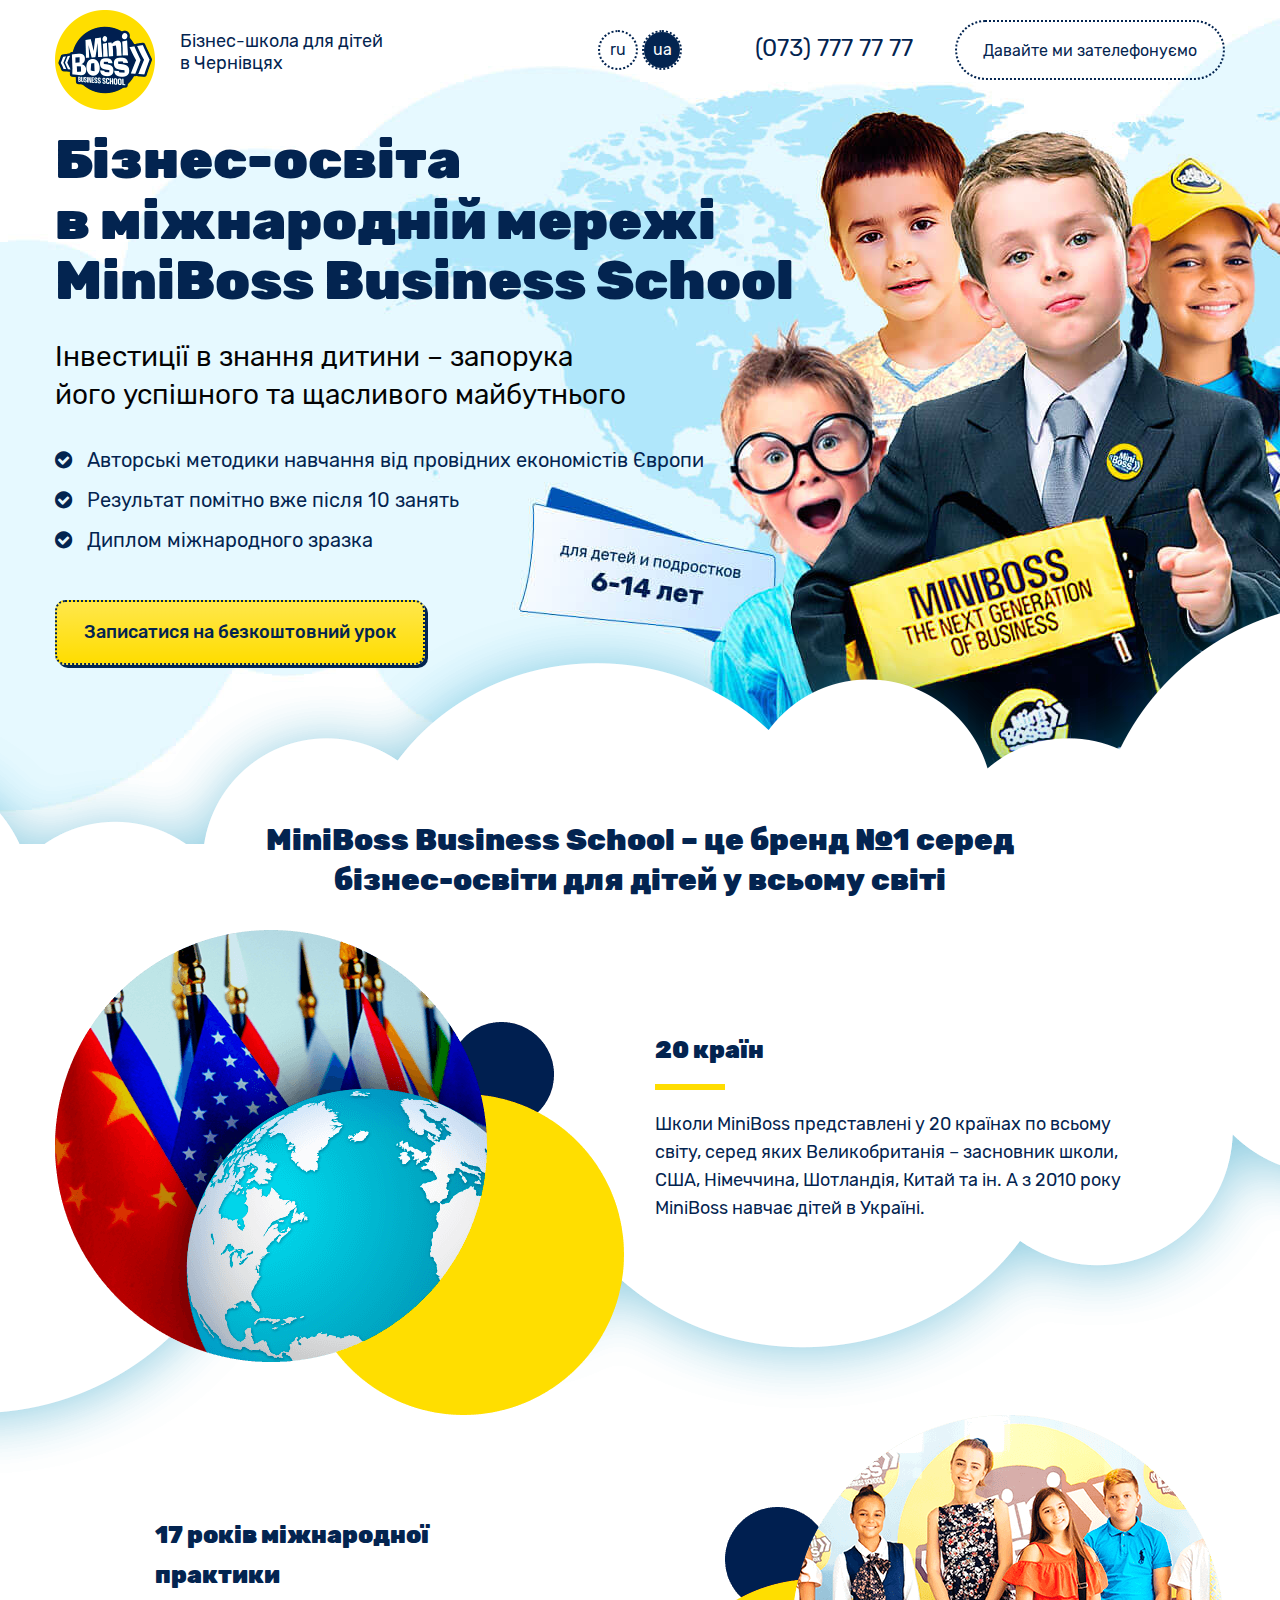
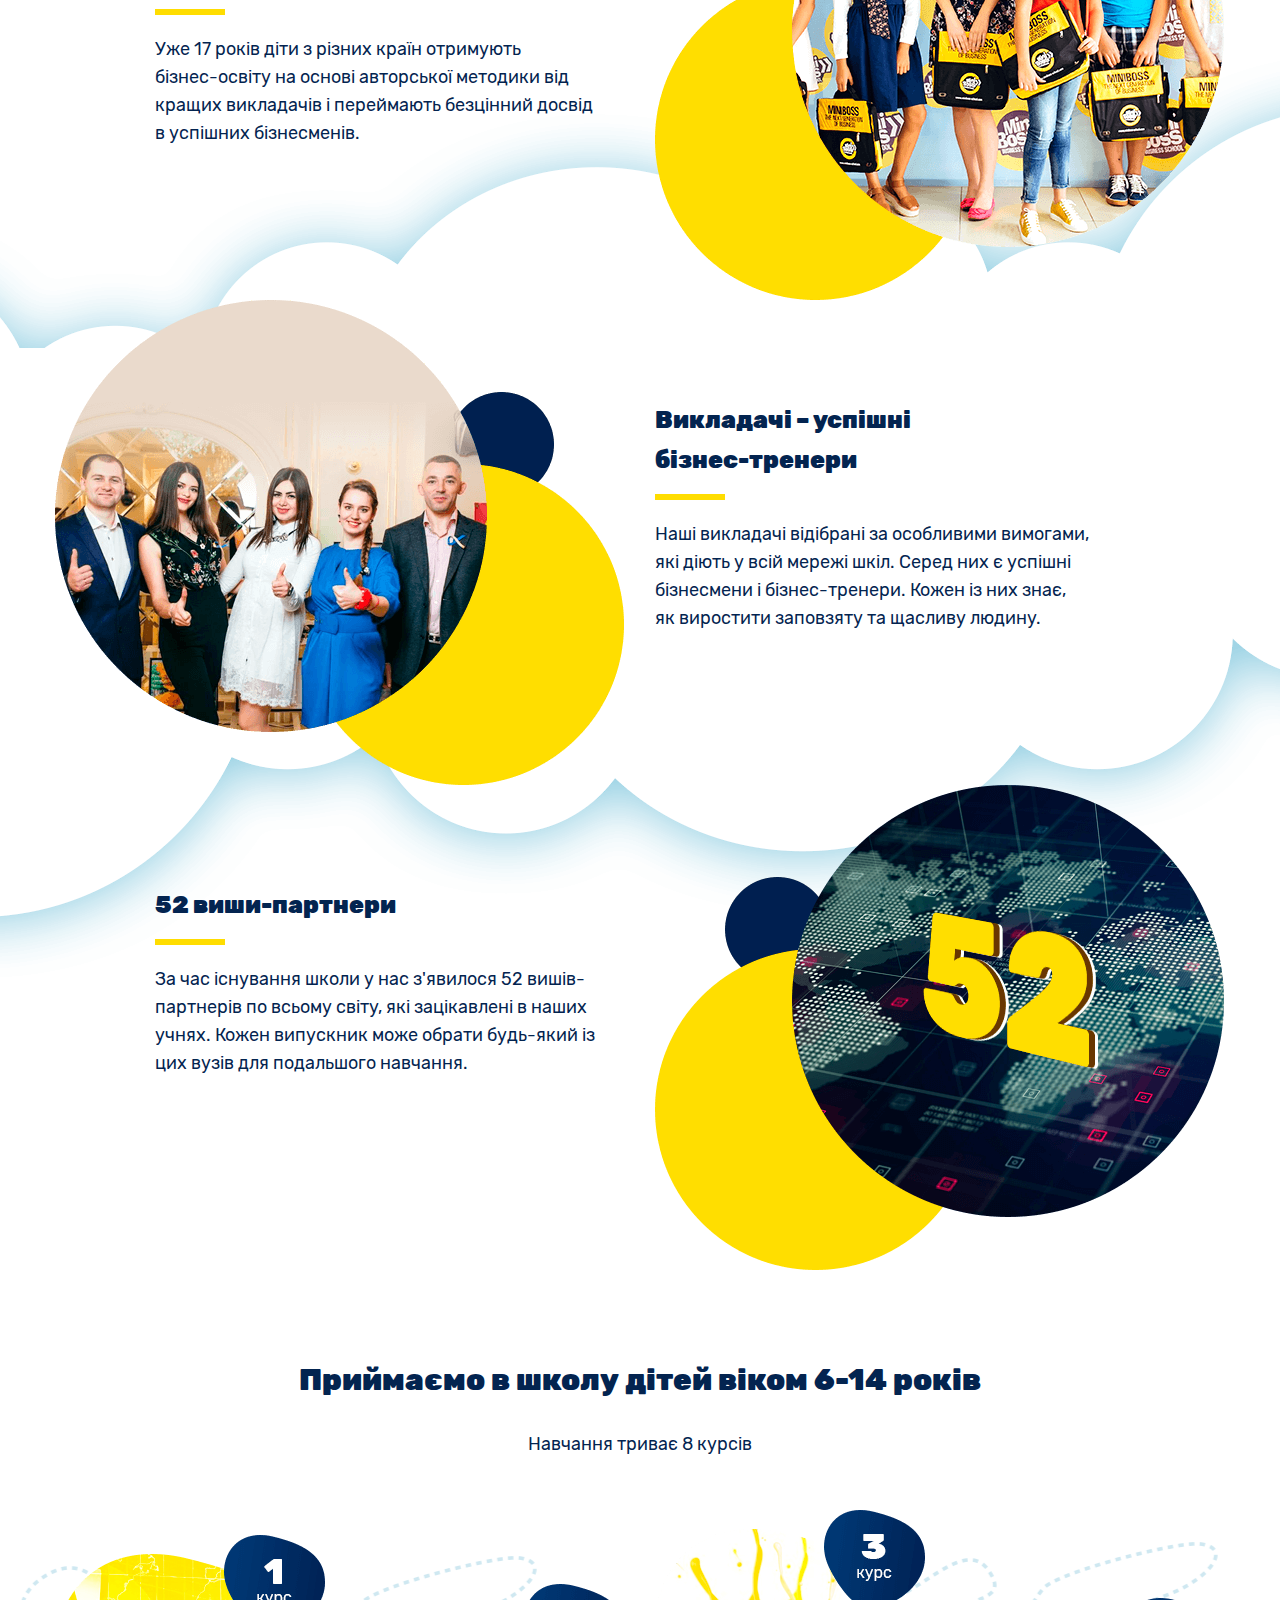
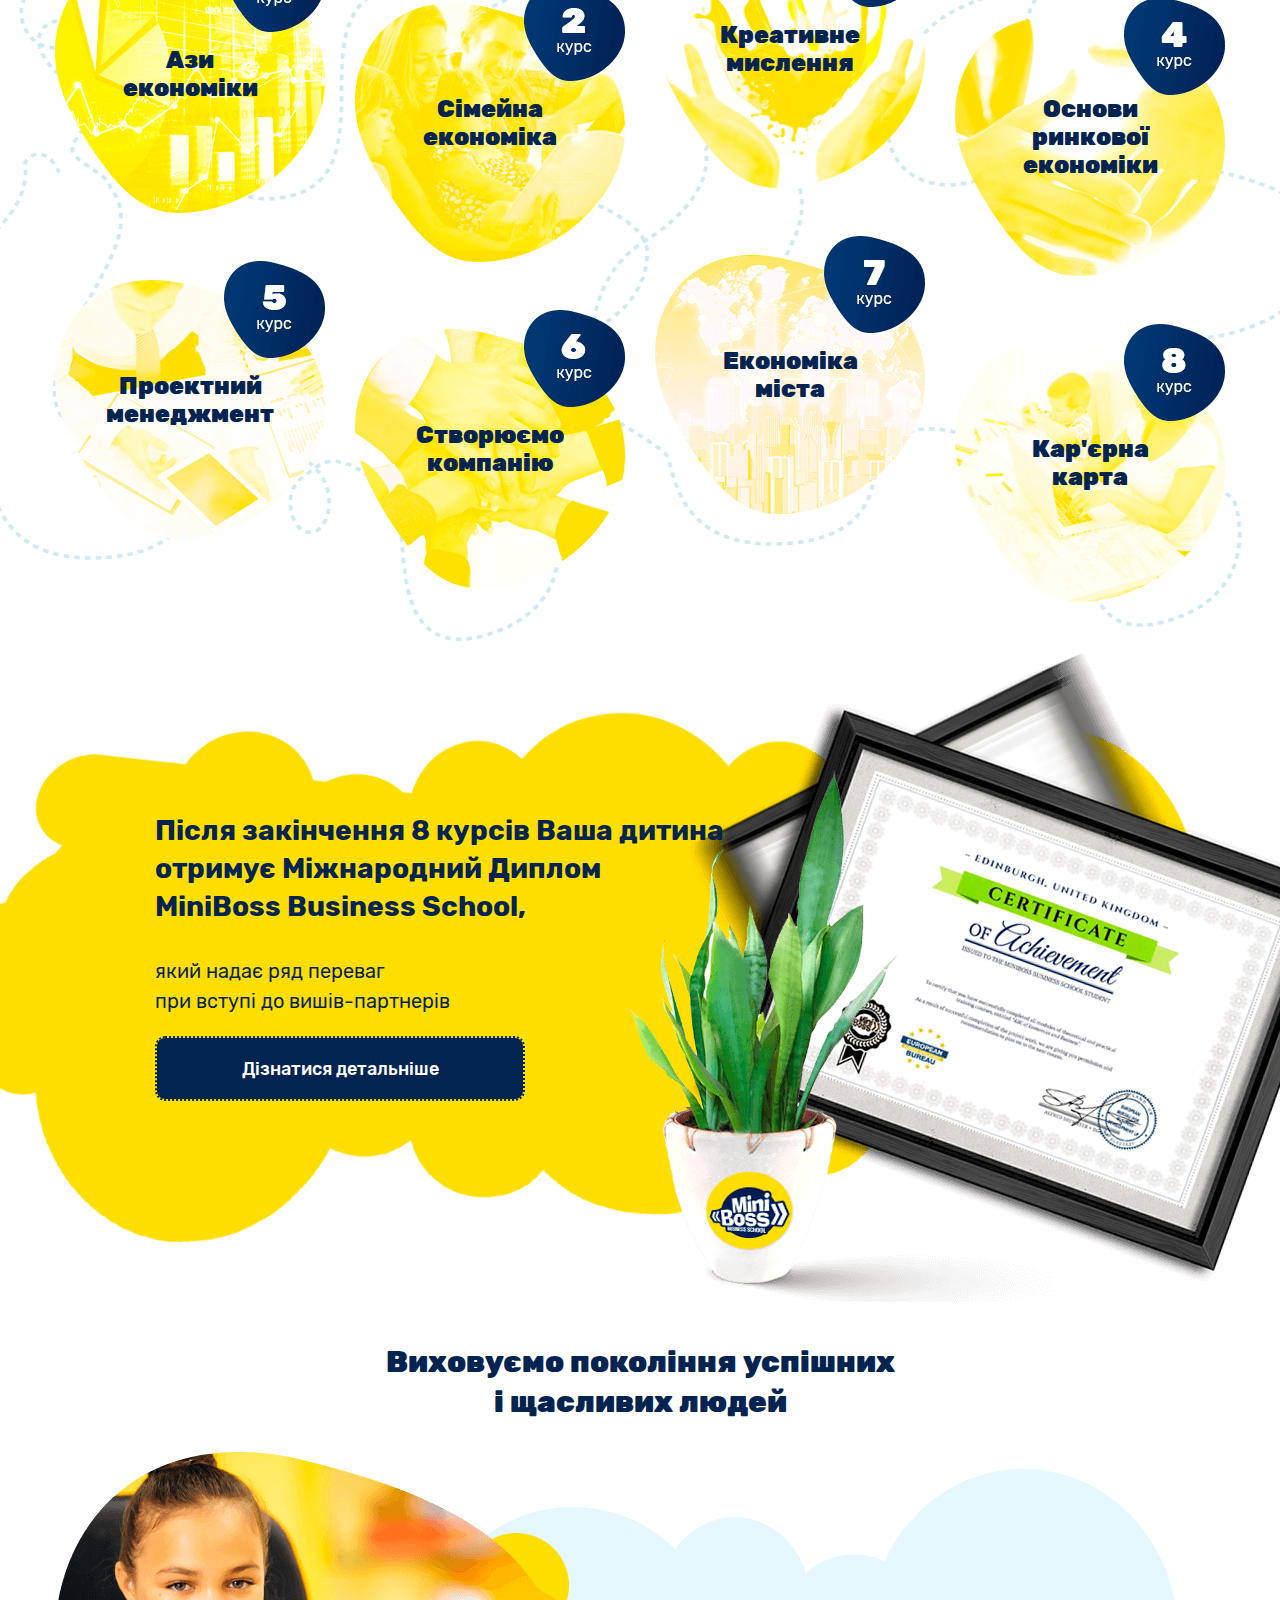
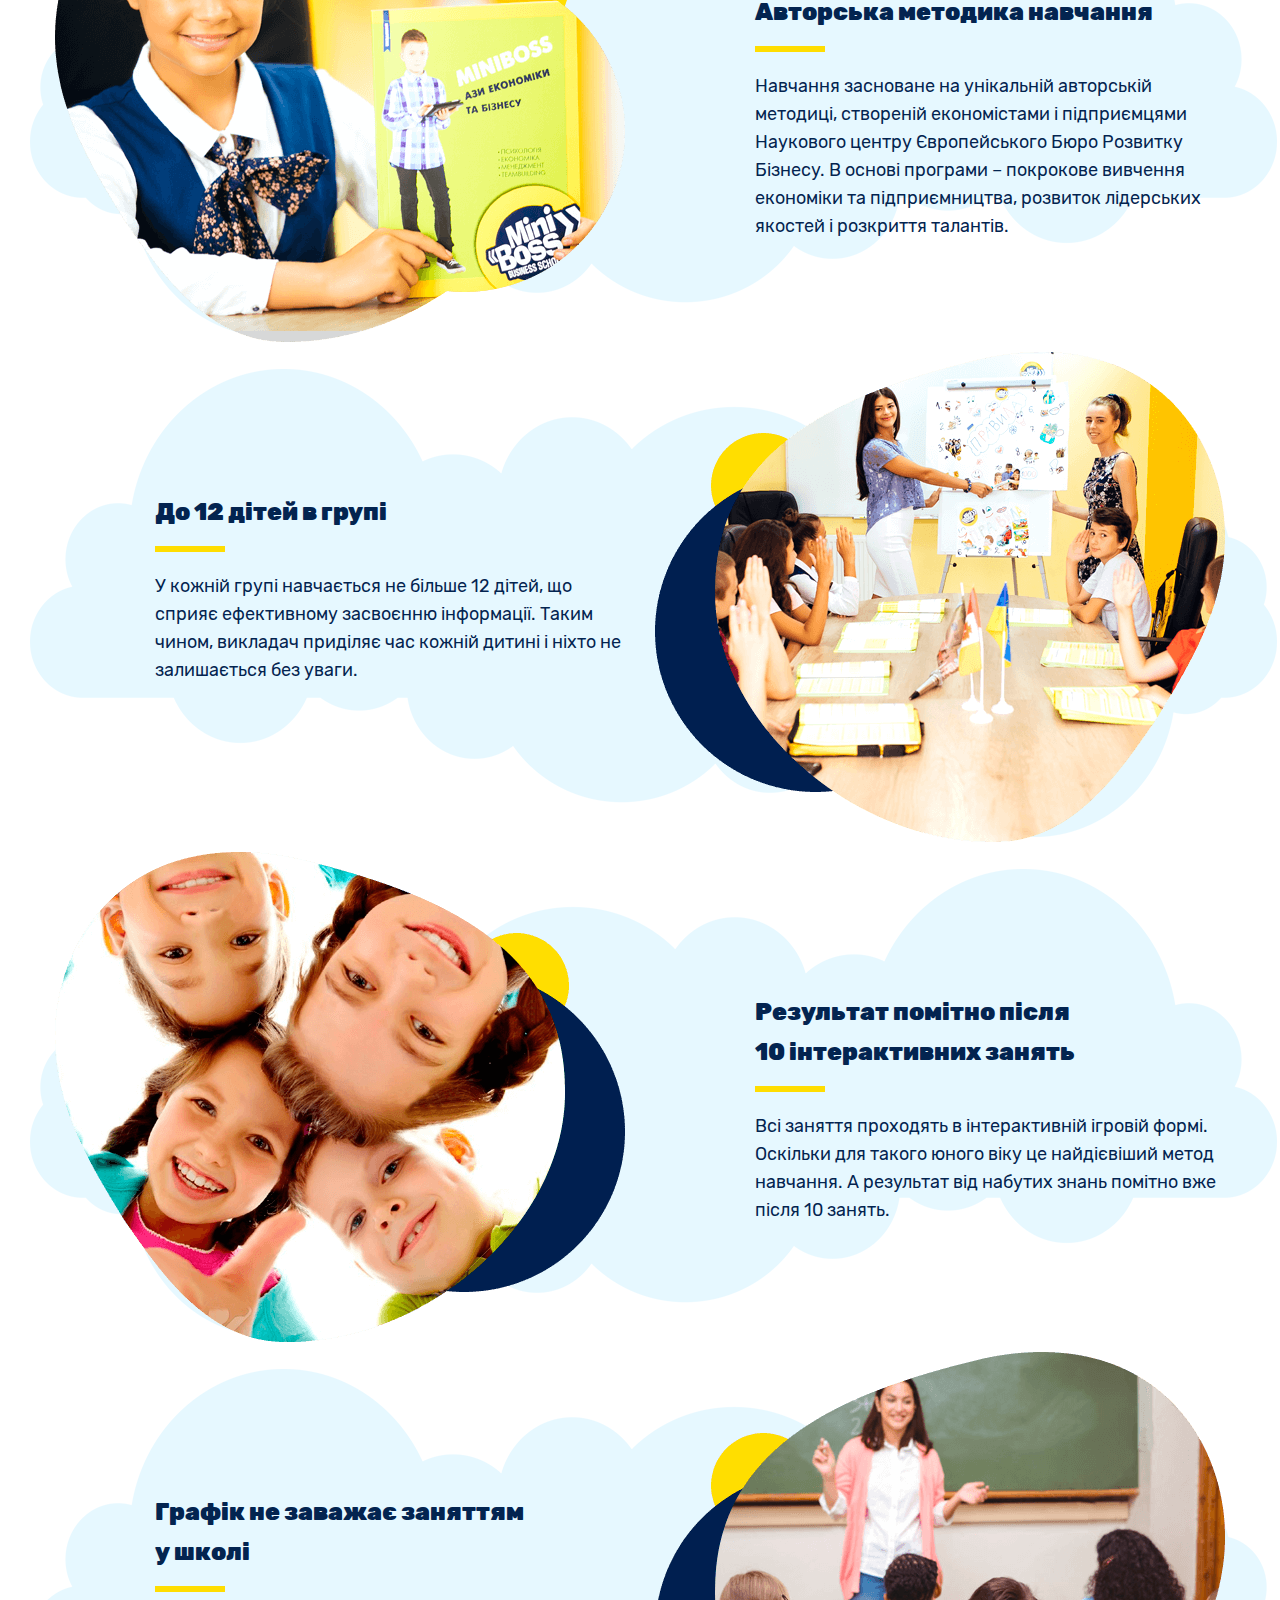
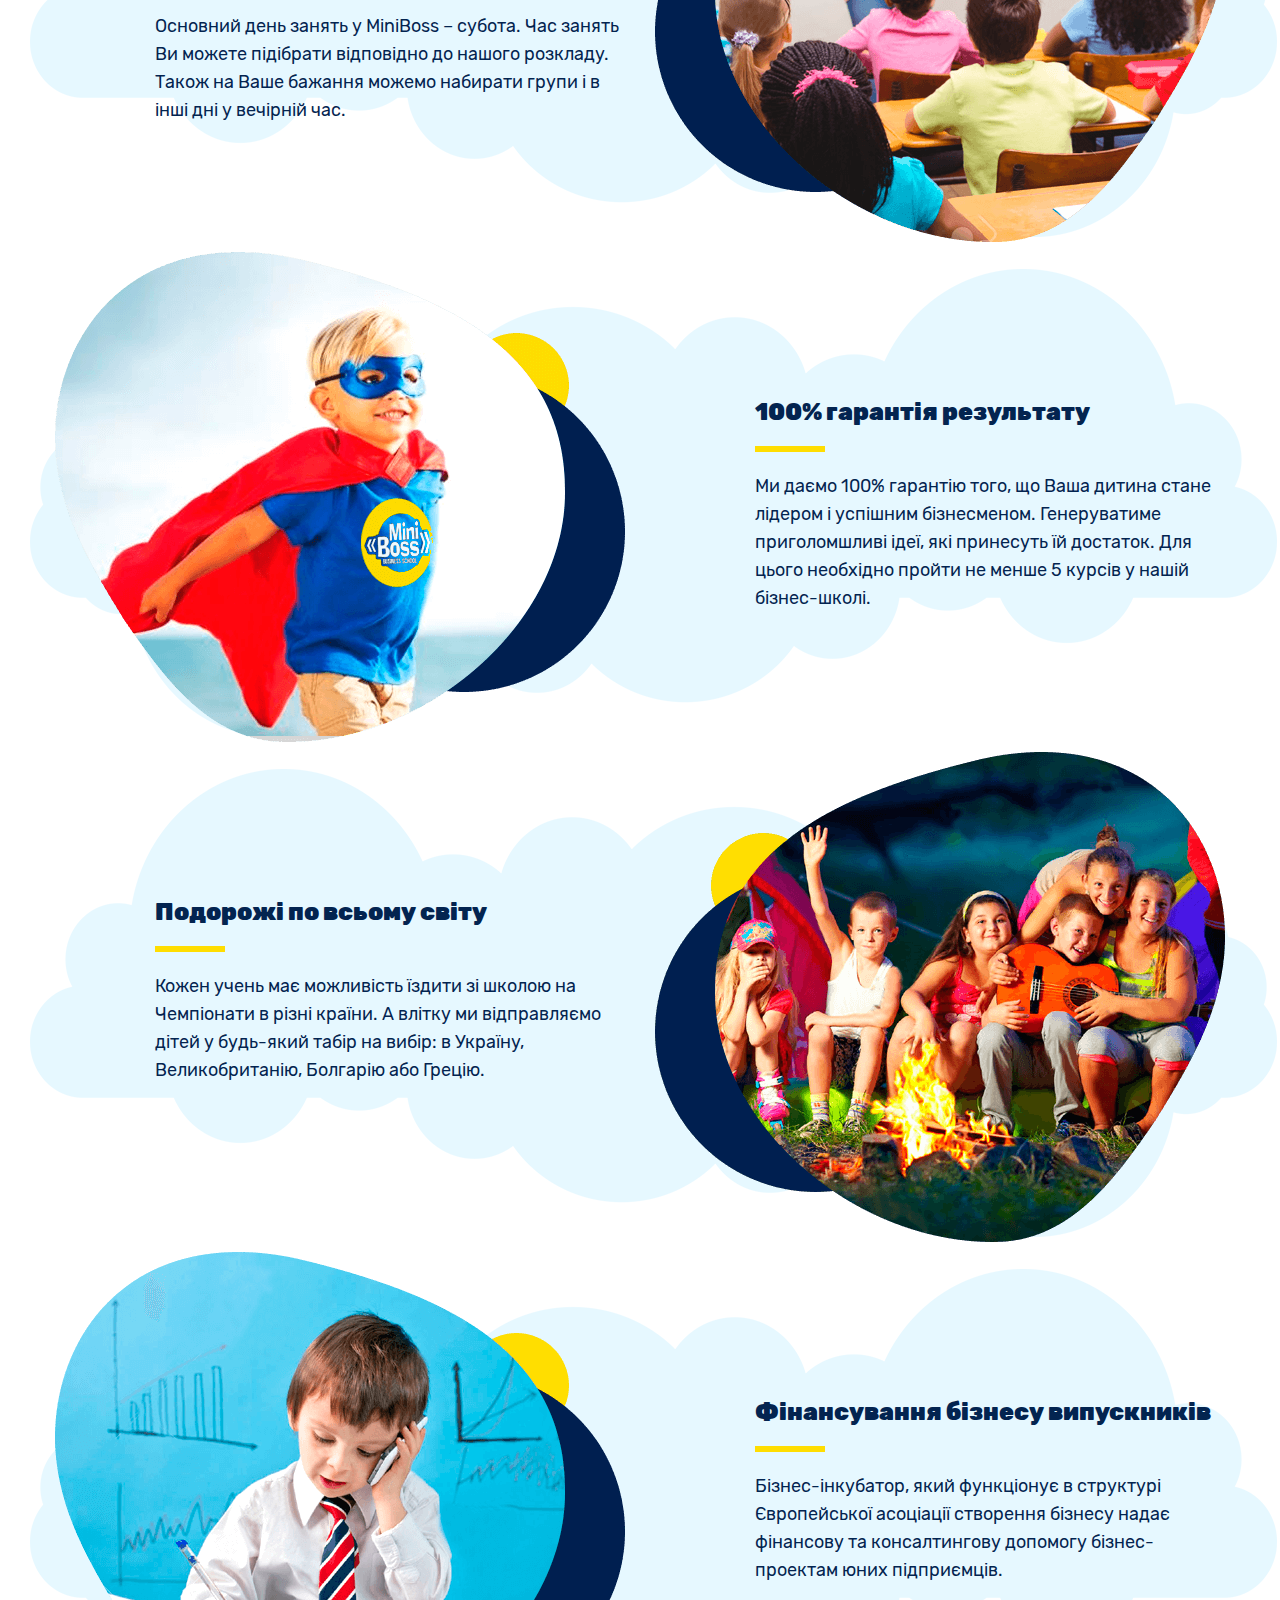
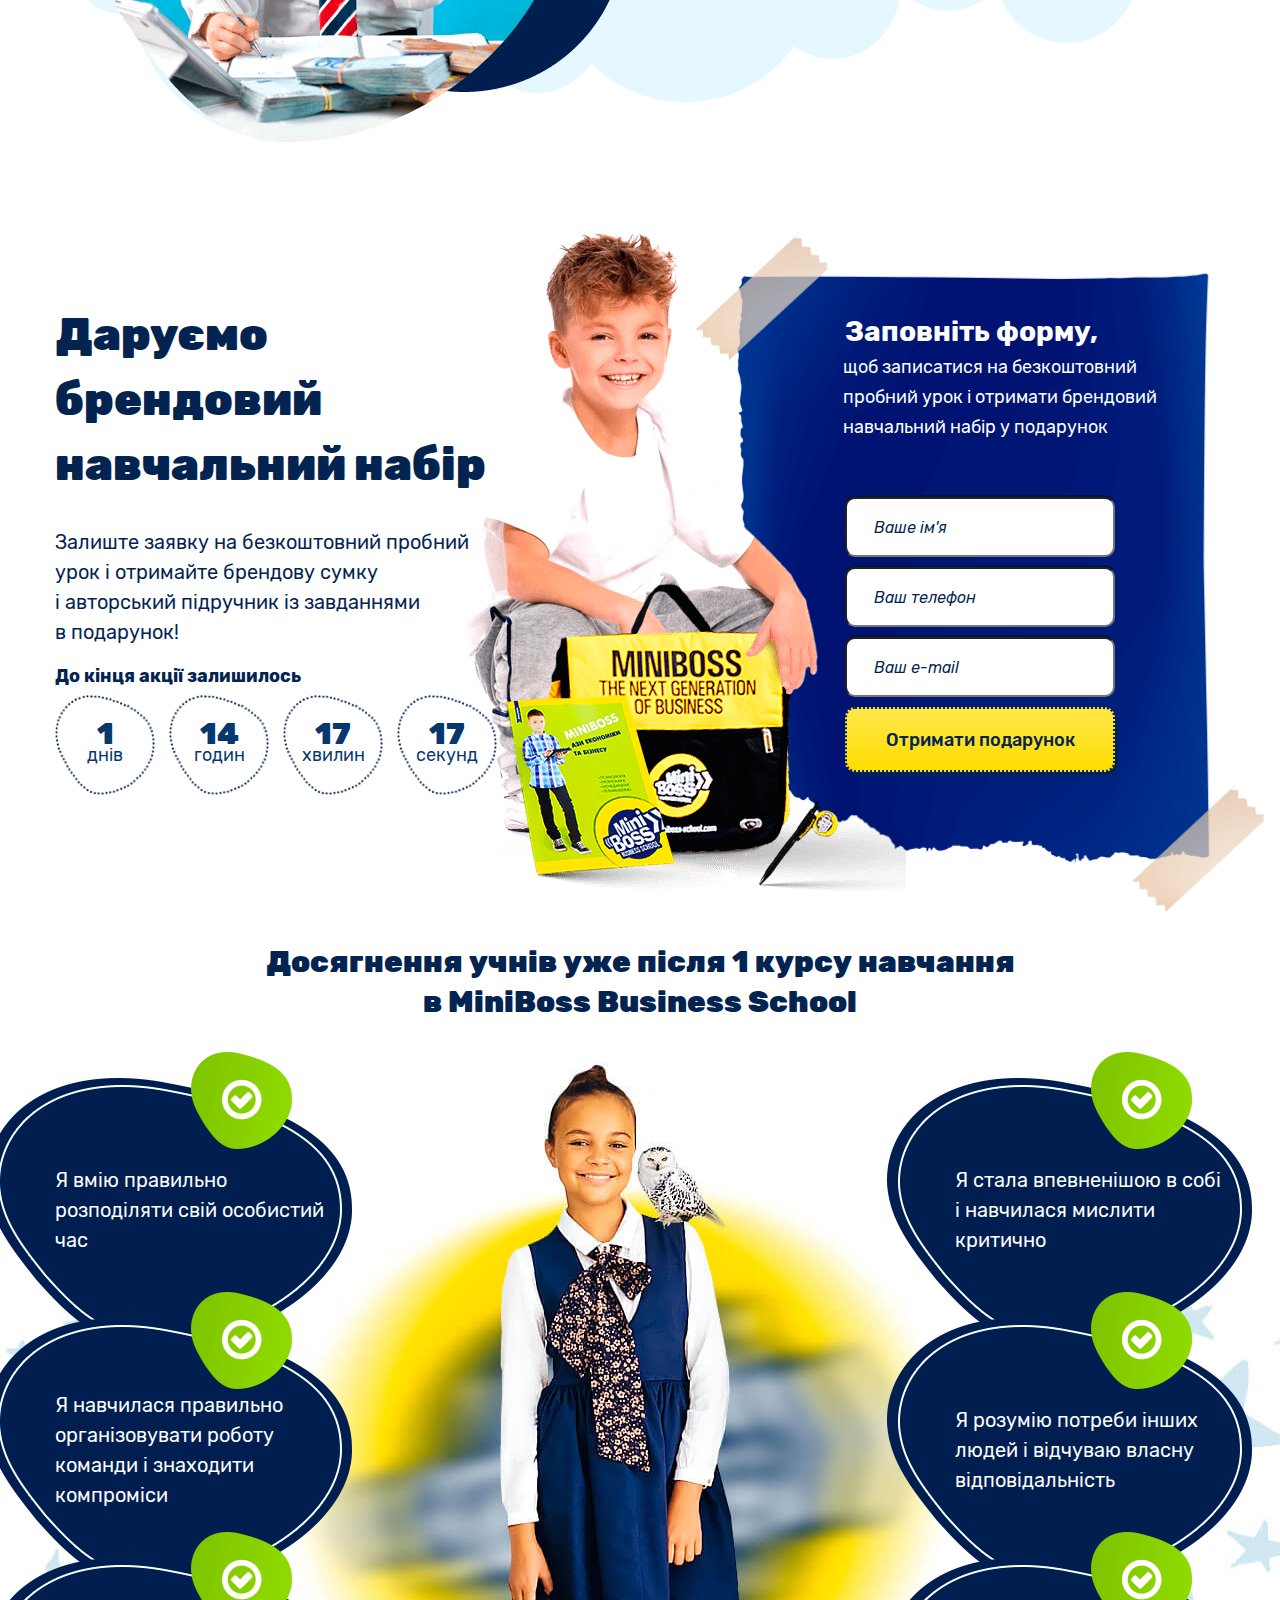
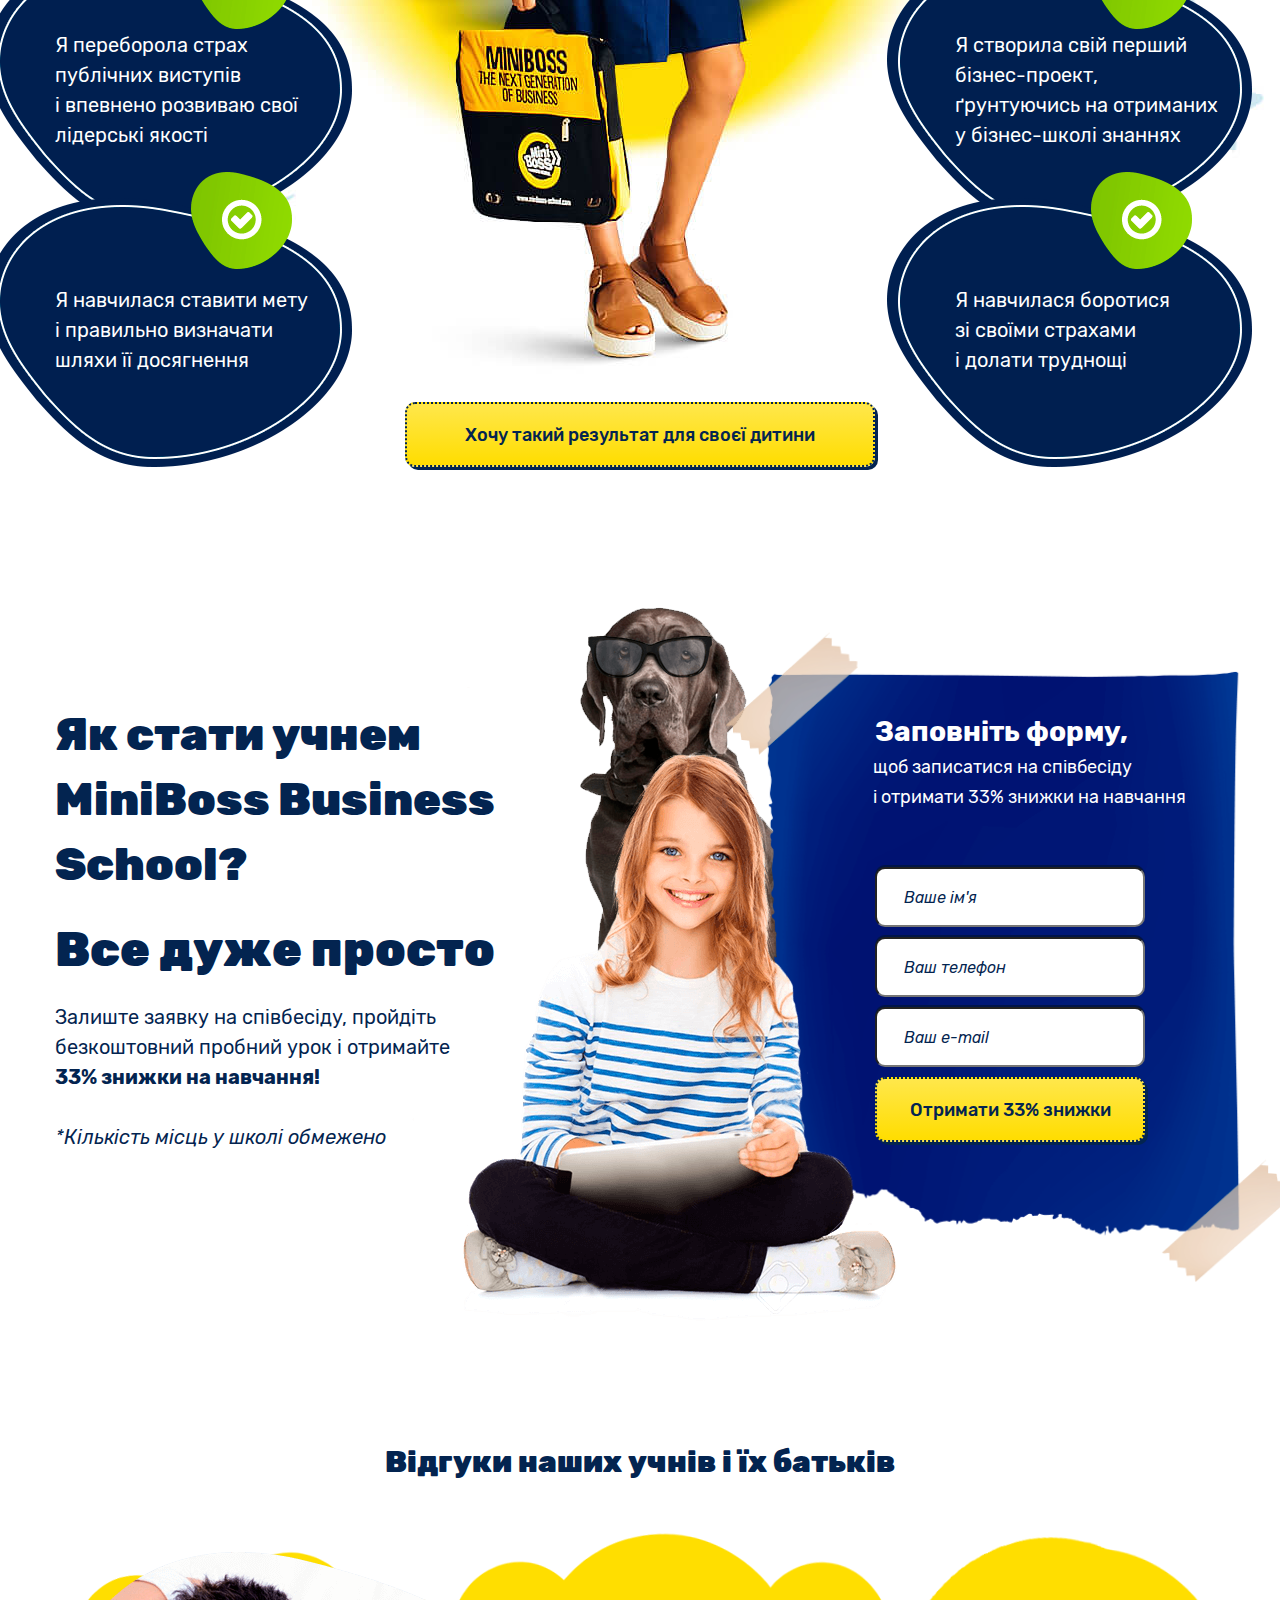
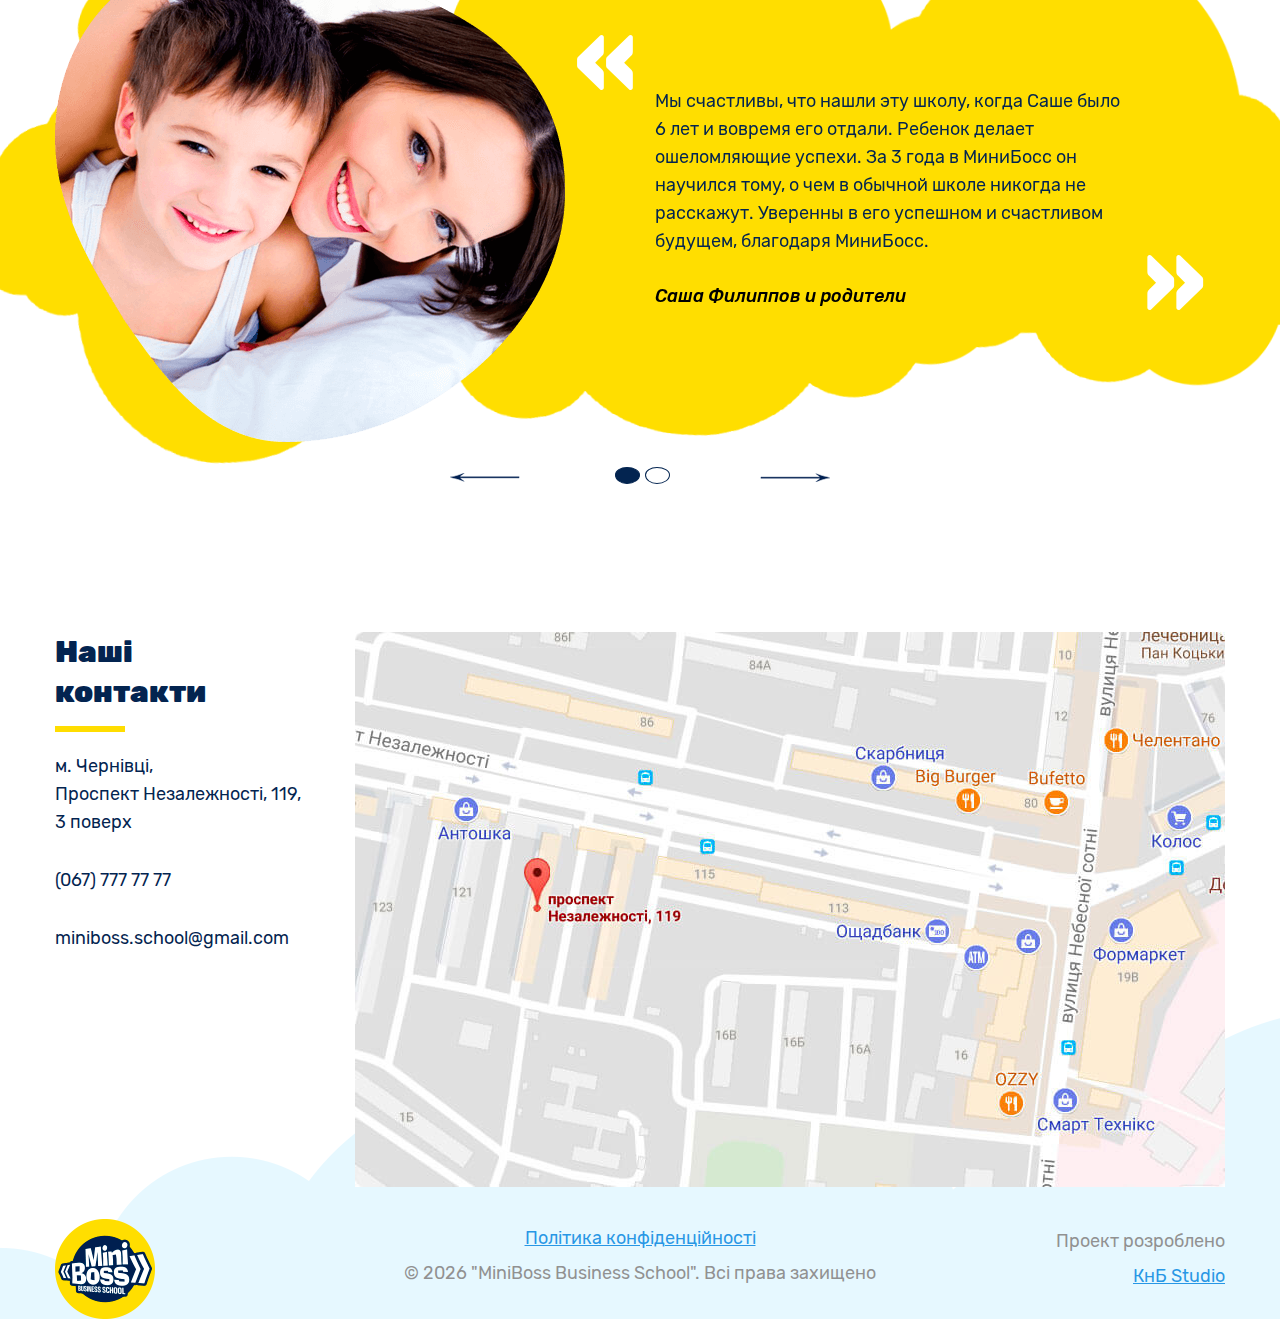
==== commit e7d96a11: "11.09" ====
--- a/ua.html
+++ b/ua.html
@@ -42,7 +42,7 @@
 			</div>
 			<div class="row main_head">
 				<div class="col-md-8">
-					<h1>Бізнес-освіта <br>в міжнародній мережі <br>MiniBoss Business School для дітей та підлітків 6-14 років</h1>
+					<h1>Бізнес-освіта <br>в міжнародній мережі <br>MiniBoss Business School</h1>
 					<h2>Інвестиції в знання дитини – запорука <br>його успішного та щасливого майбутнього</h2>
 					<ul class="trigger">
 						<li><span></span> Авторські методики навчання від провідних економістів Європи</li>
@@ -72,7 +72,7 @@
 			<div class="row">
 				<div class="col-sm-5 col-sm-offset-1">
 					<h4>17 років міжнародної <br>практики</h4>
-					<p>Уже 17 років діти з різних країн отримують бізнес-освіту на основі авторської методики від кращих викладачів і переймають безцінний досвід в успішних бізнесменів.</p>
+					<p>Уже 17 років діти з різних країн отримують <br>бізнес-освіту на основі авторської методики від кращих викладачів і переймають безцінний досвід <br>в успішних бізнесменів.</p>
 				</div>
 				<div class="col-sm-6">
 					<img src="img/about_2.png" alt="">
@@ -83,8 +83,8 @@
 					<img src="img/about_3.png" alt="">
 				</div>
 				<div class="col-sm-5">
-					<h4>Преподаватели — успешные <br>бизнес-тренеры</h4>
-					<p>Наши преподаватели отобраны по особым <br>требованиям, которые действуют во всей сети школ. <br>Среди них есть успешные бизнесмены и бизнес- <br>тренеры. Каждый из них знает, как вырастить <br>предприимчивого и счастливого человека.</p>
+					<h4>Викладачі – успішні <br>бізнес-тренери</h4>
+					<p>Наші викладачі відібрані за особливими вимогами, <br>які діють у всій мережі шкіл. Серед них є успішні бізнесмени і бізнес-тренери. Кожен із них знає, <br>як виростити заповзяту та щасливу людину.</p>
 				</div>
 			</div>
 			<div class="row">
@@ -101,7 +101,7 @@
 
 	<section class="year">
 		<div class="container">
-			<h3>Принимаем в школу детей в возрасте 6-14 лет<br><span>Обучение длится 8 курсов (1 курс — с сентября по май)</span></h3>
+			<h3>Приймаємо в школу дітей віком 6-14 років<br><span>Навчання триває 8 курсів</span></h3>
 			<div class="row">
 				<div class="col-md-3">
 					<div class="year_wrapper year1">
@@ -191,7 +191,7 @@
 					<img src="img/educate_3.png" alt="">
 				</div>
 				<div class="col-sm-5 col-sm-offset-1">
-					<h4>Результат помітно після 10 інтерактивних занять</h4>
+					<h4>Результат помітно після <br>10 інтерактивних занять</h4>
 					<p>Всі заняття проходять в інтерактивній ігровій формі. Оскільки для такого юного віку це найдієвіший метод навчання. А результат від набутих знань помітно вже після 10 занять.</p>
 				</div>
 			</div>
@@ -245,7 +245,7 @@
 					<div class="timer">
 						<span class="timer__item">
 							<span id="days" class="big-numb-time"></span><br>
-						<span class="timer-text">дній</span>
+						<span class="timer-text">днів</span>
 						</span>
 						<span class="timer-col timer__item">
 							<span id="hours" class="big-numb-time"></span><br>
@@ -329,8 +329,8 @@
 			<div class="row">
 				<div class="col-md-6">
 					<h3>Як стати учнем MiniBoss Business School?<span>Все дуже просто</span></h3>
-					<p class="main_p">Залиште заявку на співбесіду, пройдіть <br><span>безкоштовний</span> пробний урок і отримайте <br><span>33% знижки на навчання!</span>
-					<p class="italic">Кількість місць <br>у школі обмежено</p>
+					<p class="main_p">Залиште заявку на співбесіду, пройдіть <br>безкоштовний пробний урок і отримайте <br><span>33% знижки на навчання!</span>
+					<p class="italic">*Кількість місць у школі обмежено</p>
 				</div>
 				<div class="col-md-6">
 					<div class="form_wrapper">
@@ -338,7 +338,7 @@
 						<p>щоб записатися на співбесіду <br>і отримати 33% знижки на навчання</p>
 						<form method="post" class="form" id="bot_form" action="mail.php">
 							<input type="hidden" name="whatform" value="Форма - Задать вопрос специалисту" />
-							<input type="text" name="name" placeholder="Имя" />
+							<input type="text" name="name" placeholder="Ваше ім'я" />
 							<input type="tel" name="phone" class="phone" placeholder="Ваш телефон" />
 							<input type="email" name="email" placeholder="Ваш e-mail" />
 							<button class="btn_yellow">Отримати 33% знижки</button>
@@ -398,7 +398,7 @@
 			<div class="row">
 				<div class="col-md-3">
 					<h4>Наші <br>контакти</h4>
-					<p>м. Чернівці, <br>Проспект Незалежності, 119, <br>3 этаж</p>
+					<p>м. Чернівці, <br>Проспект Незалежності, 119, <br>3 поверх</p>
 					<p><a href="tel:+380677777777">(067) 777 77 77</a></p>
 					<p><a href="mailto:miniboss.school@gmail.com">miniboss.school@gmail.com</a></p>
 				</div>
--- a/css/main.css
+++ b/css/main.css
@@ -374,7 +374,7 @@
 }
 h1{
 	font-weight: 900;
-	font-size: 4.5rem;
+	font-size: 5.5rem;
 	/*letter-spacing: .01em;*/
 	margin-bottom: 0;
 }
@@ -588,9 +588,9 @@
 	text-align: center;
 	color: #06386d;
 }
-.top_form button {
+/*.top_form button {
 	margin-top: 3rem;
-}
+}*/
 .top_form .form_wrapper {
 	right: -40px;
 }
